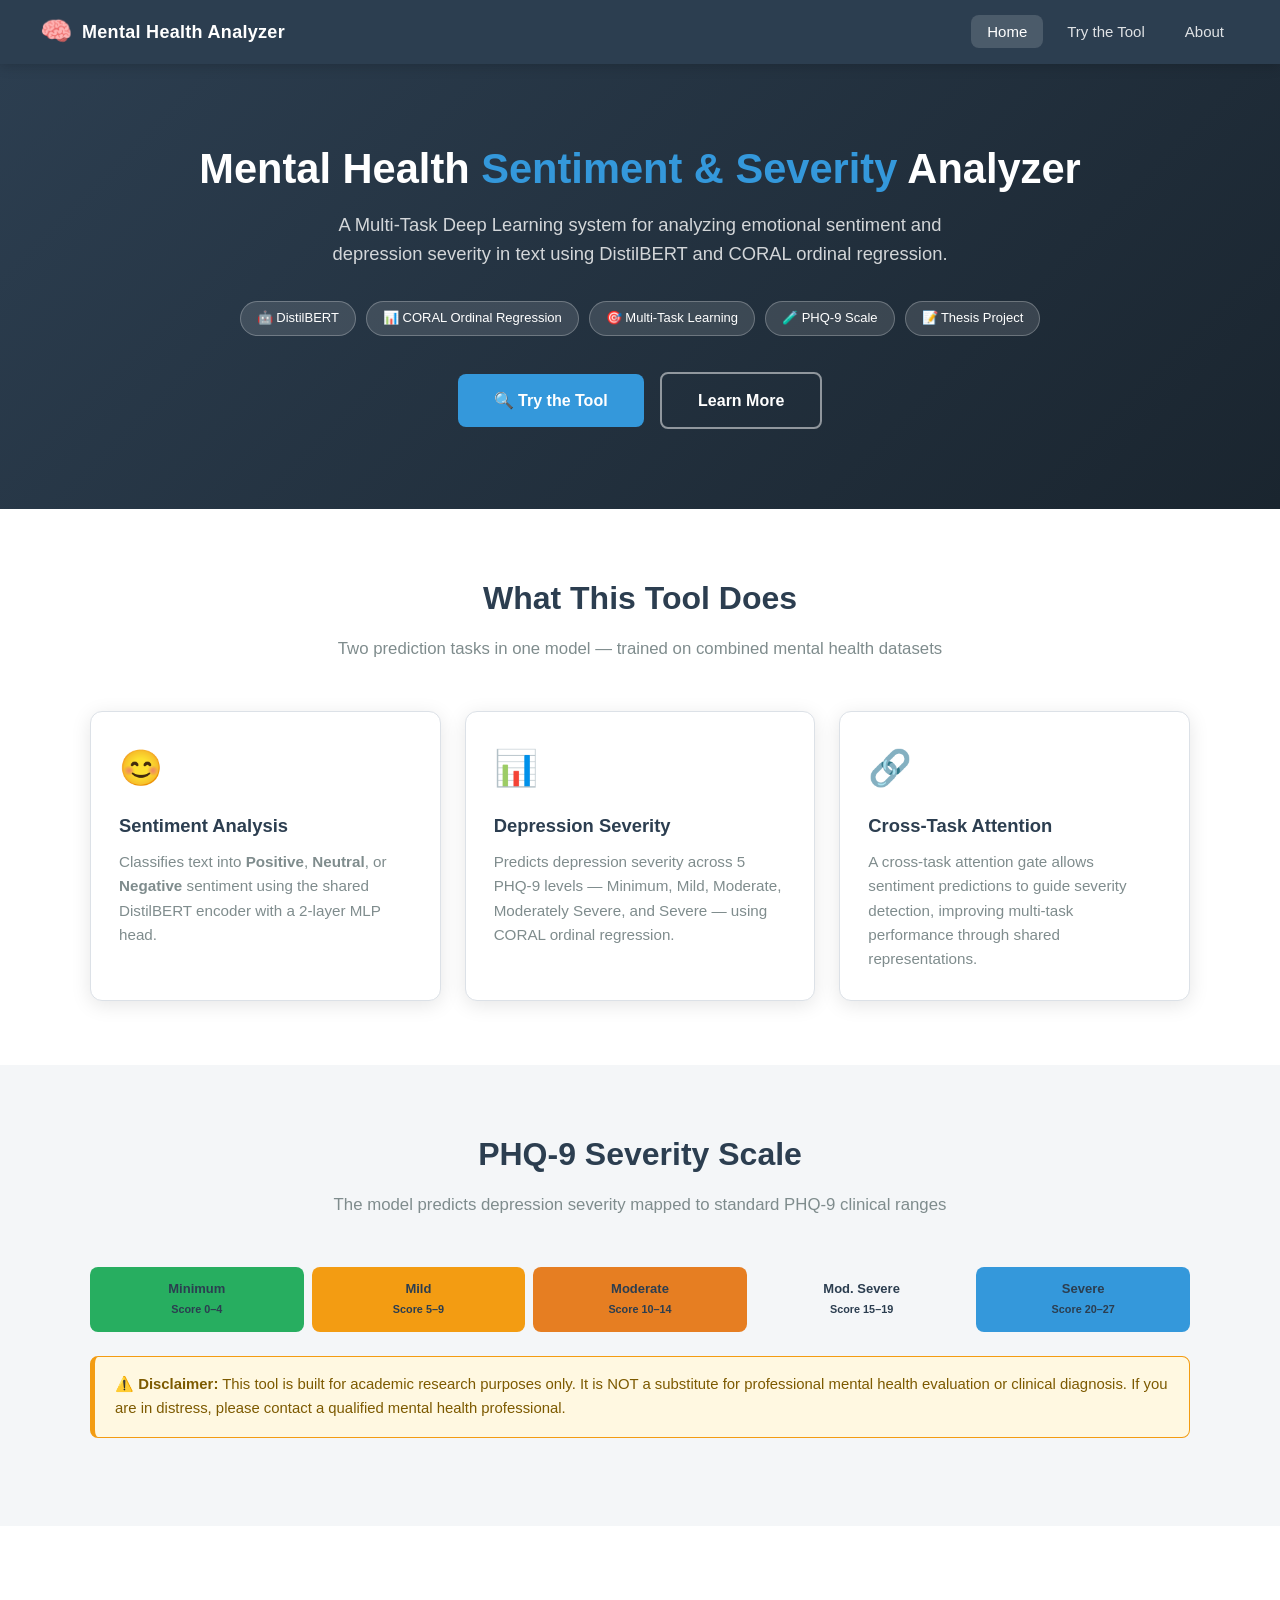
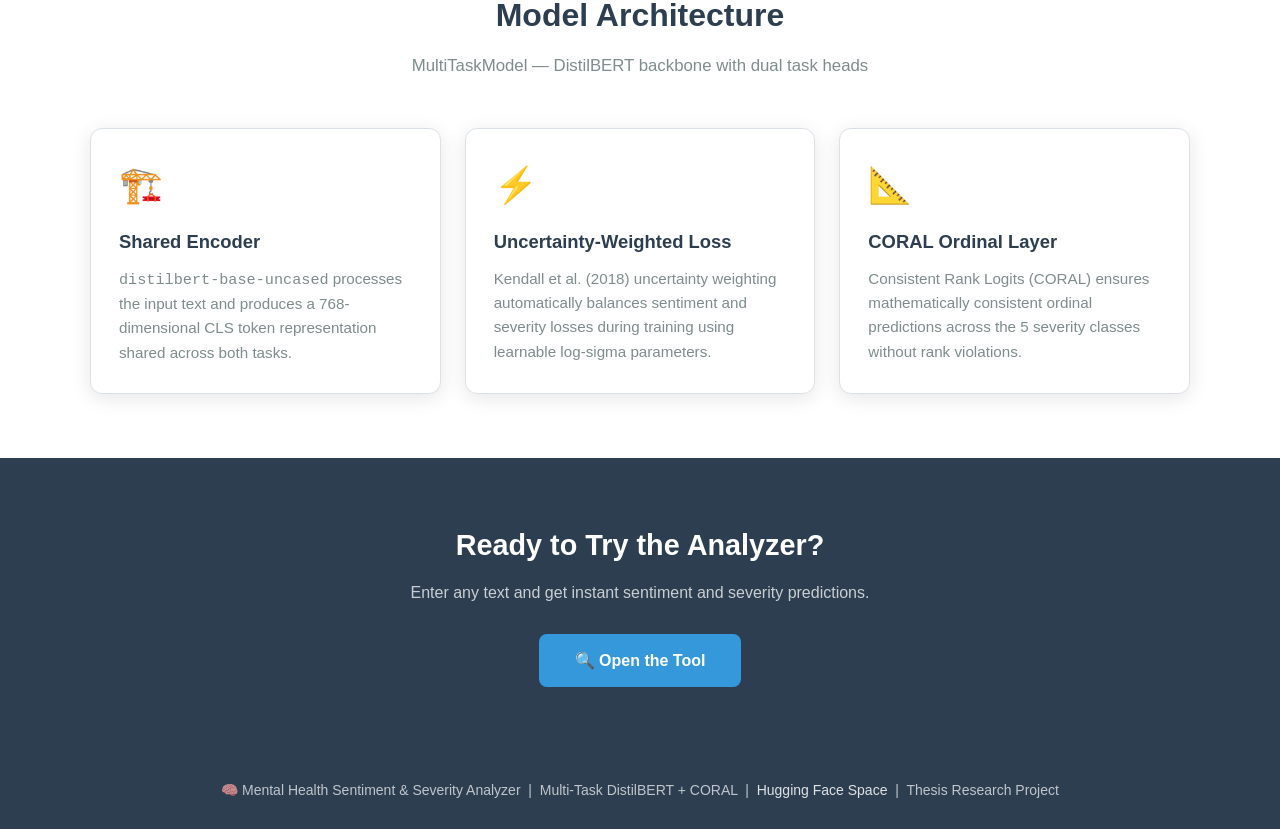
==== index.html @ e68dda96 "Mental Health Thesis Website" ====
<!DOCTYPE html>
<html lang="en">
<head>
    <meta charset="UTF-8">
    <meta name="viewport" content="width=device-width, initial-scale=1.0">
    <title>Mental Health Analyzer — Home</title>
    <link rel="stylesheet" href="css/style.css">
</head>
<body>

<!-- ── NAVBAR ──────────────────────────────────────────────── -->
<nav class="navbar">
    <a href="index.html" class="navbar-brand">
        <span class="brand-icon">🧠</span>
        <span class="brand-text">Mental Health Analyzer</span>
    </a>
    <ul class="navbar-links">
        <li><a href="index.html" class="active">Home</a></li>
        <li><a href="tool.html">Try the Tool</a></li>
        <li><a href="about.html">About</a></li>
    </ul>
</nav>

<!-- ── HERO ────────────────────────────────────────────────── -->
<section class="hero">
    <h1>Mental Health <span>Sentiment & Severity</span> Analyzer</h1>
    <p>
        A Multi-Task Deep Learning system for analyzing emotional sentiment
        and depression severity in text using DistilBERT and CORAL ordinal regression.
    </p>

    <div class="hero-badges">
        <span class="badge">🤖 DistilBERT</span>
        <span class="badge">📊 CORAL Ordinal Regression</span>
        <span class="badge">🎯 Multi-Task Learning</span>
        <span class="badge">🧪 PHQ-9 Scale</span>
        <span class="badge">📝 Thesis Project</span>
    </div>

    <a href="tool.html" class="btn-primary">🔍 Try the Tool</a>
    <a href="about.html" class="btn-secondary">Learn More</a>
</section>

<!-- ── WHAT IT DOES ─────────────────────────────────────────── -->
<section class="section" style="background: var(--white);">
    <div class="container">
        <h2 class="section-title">What This Tool Does</h2>
        <p class="section-subtitle">
            Two prediction tasks in one model — trained on combined mental health datasets
        </p>

        <div class="cards-grid">
            <div class="card">
                <div class="card-icon">😊</div>
                <h3>Sentiment Analysis</h3>
                <p>
                    Classifies text into <strong>Positive</strong>,
                    <strong>Neutral</strong>, or <strong>Negative</strong>
                    sentiment using the shared DistilBERT encoder with a
                    2-layer MLP head.
                </p>
            </div>

            <div class="card">
                <div class="card-icon">📊</div>
                <h3>Depression Severity</h3>
                <p>
                    Predicts depression severity across 5 PHQ-9 levels —
                    Minimum, Mild, Moderate, Moderately Severe, and Severe —
                    using CORAL ordinal regression.
                </p>
            </div>

            <div class="card">
                <div class="card-icon">🔗</div>
                <h3>Cross-Task Attention</h3>
                <p>
                    A cross-task attention gate allows sentiment predictions
                    to guide severity detection, improving multi-task
                    performance through shared representations.
                </p>
            </div>
        </div>
    </div>
</section>

<!-- ── PHQ-9 SCALE ──────────────────────────────────────────── -->
<section class="section">
    <div class="container">
        <h2 class="section-title">PHQ-9 Severity Scale</h2>
        <p class="section-subtitle">
            The model predicts depression severity mapped to standard PHQ-9 clinical ranges
        </p>

        <div class="severity-scale">
            <div class="severity-item minimum">Minimum<br><small>Score 0–4</small></div>
            <div class="severity-item mild">Mild<br><small>Score 5–9</small></div>
            <div class="severity-item moderate">Moderate<br><small>Score 10–14</small></div>
            <div class="severity-item mod-severe">Mod. Severe<br><small>Score 15–19</small></div>
            <div class="severity-item severe">Severe<br><small>Score 20–27</small></div>
        </div>

        <div class="disclaimer">
            ⚠️ <strong>Disclaimer:</strong> This tool is built for academic research purposes only.
            It is NOT a substitute for professional mental health evaluation or clinical diagnosis.
            If you are in distress, please contact a qualified mental health professional.
        </div>
    </div>
</section>

<!-- ── MODEL ARCHITECTURE ───────────────────────────────────── -->
<section class="section" style="background: var(--white);">
    <div class="container">
        <h2 class="section-title">Model Architecture</h2>
        <p class="section-subtitle">MultiTaskModel — DistilBERT backbone with dual task heads</p>

        <div class="cards-grid">
            <div class="card">
                <div class="card-icon">🏗️</div>
                <h3>Shared Encoder</h3>
                <p>
                    <code>distilbert-base-uncased</code> processes the input text
                    and produces a 768-dimensional CLS token representation
                    shared across both tasks.
                </p>
            </div>

            <div class="card">
                <div class="card-icon">⚡</div>
                <h3>Uncertainty-Weighted Loss</h3>
                <p>
                    Kendall et al. (2018) uncertainty weighting automatically
                    balances sentiment and severity losses during training
                    using learnable log-sigma parameters.
                </p>
            </div>

            <div class="card">
                <div class="card-icon">📐</div>
                <h3>CORAL Ordinal Layer</h3>
                <p>
                    Consistent Rank Logits (CORAL) ensures mathematically
                    consistent ordinal predictions across the 5 severity
                    classes without rank violations.
                </p>
            </div>
        </div>
    </div>
</section>

<!-- ── CTA ──────────────────────────────────────────────────── -->
<section class="section" style="background: var(--primary); text-align: center;">
    <h2 style="color: white; font-size: 1.8rem; margin-bottom: 12px;">
        Ready to Try the Analyzer?
    </h2>
    <p style="color: rgba(255,255,255,0.75); margin-bottom: 28px; font-size: 1rem;">
        Enter any text and get instant sentiment and severity predictions.
    </p>
    <a href="tool.html" class="btn-primary">🔍 Open the Tool</a>
</section>

<!-- ── FOOTER ───────────────────────────────────────────────── -->
<footer class="footer">
    <p>
        🧠 Mental Health Sentiment &amp; Severity Analyzer &nbsp;|&nbsp;
        Multi-Task DistilBERT + CORAL &nbsp;|&nbsp;
        <a href="https://huggingface.co/spaces/AnkitSheoran/mental-health-analyzer"
           target="_blank">Hugging Face Space</a>
        &nbsp;|&nbsp; Thesis Research Project
    </p>
</footer>

<script src="js/main.js"></script>
</body>
</html>
---- css/style.css ----
/* css/style.css
   Complete stylesheet for Mental Health Thesis Website
   No variable name changes
*/

/* ── RESET & BASE ──────────────────────────────────────────── */
* {
    margin: 0;
    padding: 0;
    box-sizing: border-box;
}

:root {
    --primary:       #2c3e50;
    --primary-light: #34495e;
    --accent:        #3498db;
    --accent-dark:   #2980b9;
    --positive:      #27ae60;
    --neutral:       #2980b9;
    --negative:      #c0392b;
    --minimum:       #27ae60;
    --mild:          #f39c12;
    --moderate:      #e67e22;
    --mod-severe:    #c0392b;
    --severe:        #6c3483;
    --white:         #ffffff;
    --light-bg:      #f4f6f8;
    --card-bg:       #ffffff;
    --text-dark:     #2c3e50;
    --text-muted:    #7f8c8d;
    --border:        #dce1e7;
    --shadow:        0 4px 20px rgba(0,0,0,0.10);
    --shadow-hover:  0 8px 30px rgba(0,0,0,0.15);
    --radius:        12px;
    --radius-sm:     8px;
    --font-main:     'Segoe UI', Arial, sans-serif;
}

body {
    font-family:      var(--font-main);
    background-color: var(--light-bg);
    color:            var(--text-dark);
    line-height:      1.6;
}

/* ── NAVBAR ────────────────────────────────────────────────── */
.navbar {
    background:      var(--primary);
    padding:         0 40px;
    display:         flex;
    align-items:     center;
    justify-content: space-between;
    height:          64px;
    position:        sticky;
    top:             0;
    z-index:         1000;
    box-shadow:      0 2px 12px rgba(0,0,0,0.18);
}

.navbar-brand {
    display:     flex;
    align-items: center;
    gap:         10px;
    text-decoration: none;
}

.navbar-brand .brand-icon {
    font-size: 26px;
}

.navbar-brand .brand-text {
    color:       var(--white);
    font-size:   18px;
    font-weight: 700;
    letter-spacing: 0.3px;
}

.navbar-links {
    display:     flex;
    align-items: center;
    gap:         8px;
    list-style:  none;
}

.navbar-links a {
    color:           rgba(255,255,255,0.85);
    text-decoration: none;
    font-size:       15px;
    padding:         8px 16px;
    border-radius:   var(--radius-sm);
    transition:      background 0.2s, color 0.2s;
}

.navbar-links a:hover,
.navbar-links a.active {
    background: rgba(255,255,255,0.15);
    color:      var(--white);
}

/* ── HERO SECTION ──────────────────────────────────────────── */
.hero {
    background:  linear-gradient(135deg, var(--primary) 0%, #1a252f 100%);
    color:       var(--white);
    padding:     80px 40px;
    text-align:  center;
}

.hero h1 {
    font-size:     2.6rem;
    font-weight:   800;
    margin-bottom: 16px;
    line-height:   1.2;
}

.hero h1 span {
    color: #3498db;
}

.hero p {
    font-size:     1.15rem;
    color:         rgba(255,255,255,0.80);
    max-width:     640px;
    margin:        0 auto 32px;
}

.hero-badges {
    display:         flex;
    justify-content: center;
    flex-wrap:       wrap;
    gap:             10px;
    margin-bottom:   36px;
}

.badge {
    background:    rgba(255,255,255,0.12);
    border:        1px solid rgba(255,255,255,0.25);
    color:         var(--white);
    padding:       6px 16px;
    border-radius: 20px;
    font-size:     13px;
    font-weight:   500;
}

.btn-primary {
    background:      var(--accent);
    color:           var(--white);
    padding:         14px 36px;
    border-radius:   var(--radius-sm);
    text-decoration: none;
    font-size:       16px;
    font-weight:     600;
    display:         inline-block;
    transition:      background 0.2s, transform 0.2s;
    border:          none;
    cursor:          pointer;
}

.btn-primary:hover {
    background:  var(--accent-dark);
    transform:   translateY(-2px);
}

.btn-secondary {
    background:      transparent;
    color:           var(--white);
    padding:         14px 36px;
    border-radius:   var(--radius-sm);
    text-decoration: none;
    font-size:       16px;
    font-weight:     600;
    display:         inline-block;
    border:          2px solid rgba(255,255,255,0.50);
    transition:      border-color 0.2s, background 0.2s;
    margin-left:     12px;
}

.btn-secondary:hover {
    border-color: var(--white);
    background:   rgba(255,255,255,0.08);
}

/* ── SECTION LAYOUT ────────────────────────────────────────── */
.section {
    padding: 64px 40px;
}

.section-title {
    text-align:    center;
    font-size:     2rem;
    font-weight:   700;
    margin-bottom: 12px;
    color:         var(--primary);
}

.section-subtitle {
    text-align:    center;
    color:         var(--text-muted);
    font-size:     1.05rem;
    margin-bottom: 48px;
}

.container {
    max-width: 1100px;
    margin:    0 auto;
}

/* ── CARDS ─────────────────────────────────────────────────── */
.cards-grid {
    display:               grid;
    grid-template-columns: repeat(auto-fit, minmax(280px, 1fr));
    gap:                   24px;
}

.card {
    background:    var(--card-bg);
    border-radius: var(--radius);
    padding:       28px;
    box-shadow:    var(--shadow);
    transition:    box-shadow 0.2s, transform 0.2s;
    border:        1px solid var(--border);
}

.card:hover {
    box-shadow: var(--shadow-hover);
    transform:  translateY(-3px);
}

.card-icon {
    font-size:     2.2rem;
    margin-bottom: 14px;
}

.card h3 {
    font-size:     1.15rem;
    font-weight:   700;
    margin-bottom: 10px;
    color:         var(--primary);
}

.card p {
    color:     var(--text-muted);
    font-size: 0.95rem;
}

/* ── SEVERITY SCALE BAR ────────────────────────────────────── */
.severity-scale {
    display:               grid;
    grid-template-columns: repeat(5, 1fr);
    gap:                   8px;
    margin:                24px 0;
}

.severity-item {
    padding:       12px 8px;
    border-radius: var(--radius-sm);
    text-align:    center;
    font-size:     13px;
    font-weight:   600;
    color:         var(--black);
}

.severity-item.minimum       { background: var(--minimum); }
.severity-item.mild          { background: var(--mild); }
.severity-item.moderate      { background: var(--moderate); }
.severity-item.moderate_severe    { background: var(--moderate_severe); }
.severity-item.severe        { background: var(--accent); }

/* ── TOOL PAGE — IFRAME ────────────────────────────────────── */
.tool-header {
    background:  linear-gradient(135deg, var(--primary) 0%, #1a252f 100%);
    color:       var(--white);
    padding:     40px;
    text-align:  center;
}

.tool-header h1 {
    font-size:     2rem;
    font-weight:   700;
    margin-bottom: 10px;
}

.tool-header p {
    color:   rgba(255,255,255,0.80);
    font-size: 1rem;
}

.iframe-wrapper {
    background:    var(--card-bg);
    border-radius: var(--radius);
    box-shadow:    var(--shadow);
    overflow:      hidden;
    margin:        32px auto;
    max-width:     1100px;
    border:        1px solid var(--border);
}

.iframe-wrapper iframe {
    width:   100%;
    height:  850px;
    border:  none;
    display: block;
}

.iframe-loading {
    text-align:  center;
    padding:     40px;
    color:       var(--text-muted);
    font-size:   1rem;
}

/* ── ABOUT PAGE ────────────────────────────────────────────── */
.about-hero {
    background:  linear-gradient(135deg, var(--primary) 0%, #1a252f 100%);
    color:       var(--white);
    padding:     60px 40px;
    text-align:  center;
}

.about-hero h1 {
    font-size:     2.2rem;
    font-weight:   700;
    margin-bottom: 12px;
}

.about-hero p {
    color:     rgba(255,255,255,0.80);
    font-size: 1.05rem;
    max-width: 600px;
    margin:    0 auto;
}

.about-content {
    max-width: 820px;
    margin:    0 auto;
    padding:   48px 24px;
}

.about-content h2 {
    font-size:     1.5rem;
    font-weight:   700;
    color:         var(--primary);
    margin:        36px 0 14px;
    border-left:   4px solid var(--accent);
    padding-left:  14px;
}

.about-content p,
.about-content li {
    color:         var(--text-muted);
    font-size:     0.98rem;
    margin-bottom: 10px;
    line-height:   1.75;
}

.about-content ul {
    padding-left: 22px;
}

.model-table {
    width:           100%;
    border-collapse: collapse;
    margin:          16px 0;
    font-size:       0.93rem;
}

.model-table th {
    background:  var(--primary);
    color:       var(--white);
    padding:     10px 14px;
    text-align:  left;
}

.model-table td {
    padding:       10px 14px;
    border-bottom: 1px solid var(--border);
    color:         var(--text-muted);
}

.model-table tr:hover td {
    background: var(--light-bg);
}

/* ── DISCLAIMER BOX ────────────────────────────────────────── */
.disclaimer {
    background:    #fff8e1;
    border:        1px solid #f39c12;
    border-left:   5px solid #f39c12;
    border-radius: var(--radius-sm);
    padding:       16px 20px;
    margin:        24px 0;
    font-size:     0.93rem;
    color:         #7d5a00;
}

/* ── FOOTER ────────────────────────────────────────────────── */
.footer {
    background:  var(--primary);
    color:       rgba(255,255,255,0.70);
    text-align:  center;
    padding:     28px 40px;
    font-size:   14px;
}

.footer a {
    color:           rgba(255,255,255,0.85);
    text-decoration: none;
}

.footer a:hover {
    text-decoration: underline;
}

/* ── RESPONSIVE ────────────────────────────────────────────── */
@media (max-width: 768px) {
    .navbar          { padding: 0 16px; }
    .navbar-links    { gap: 4px; }
    .navbar-links a  { font-size: 13px; padding: 6px 10px; }
    .hero            { padding: 50px 20px; }
    .hero h1         { font-size: 1.8rem; }
    .section         { padding: 40px 20px; }
    .severity-scale  { grid-template-columns: repeat(3, 1fr); }
    .iframe-wrapper iframe { height: 700px; }
    .btn-secondary   { margin-left: 0; margin-top: 10px; }
}
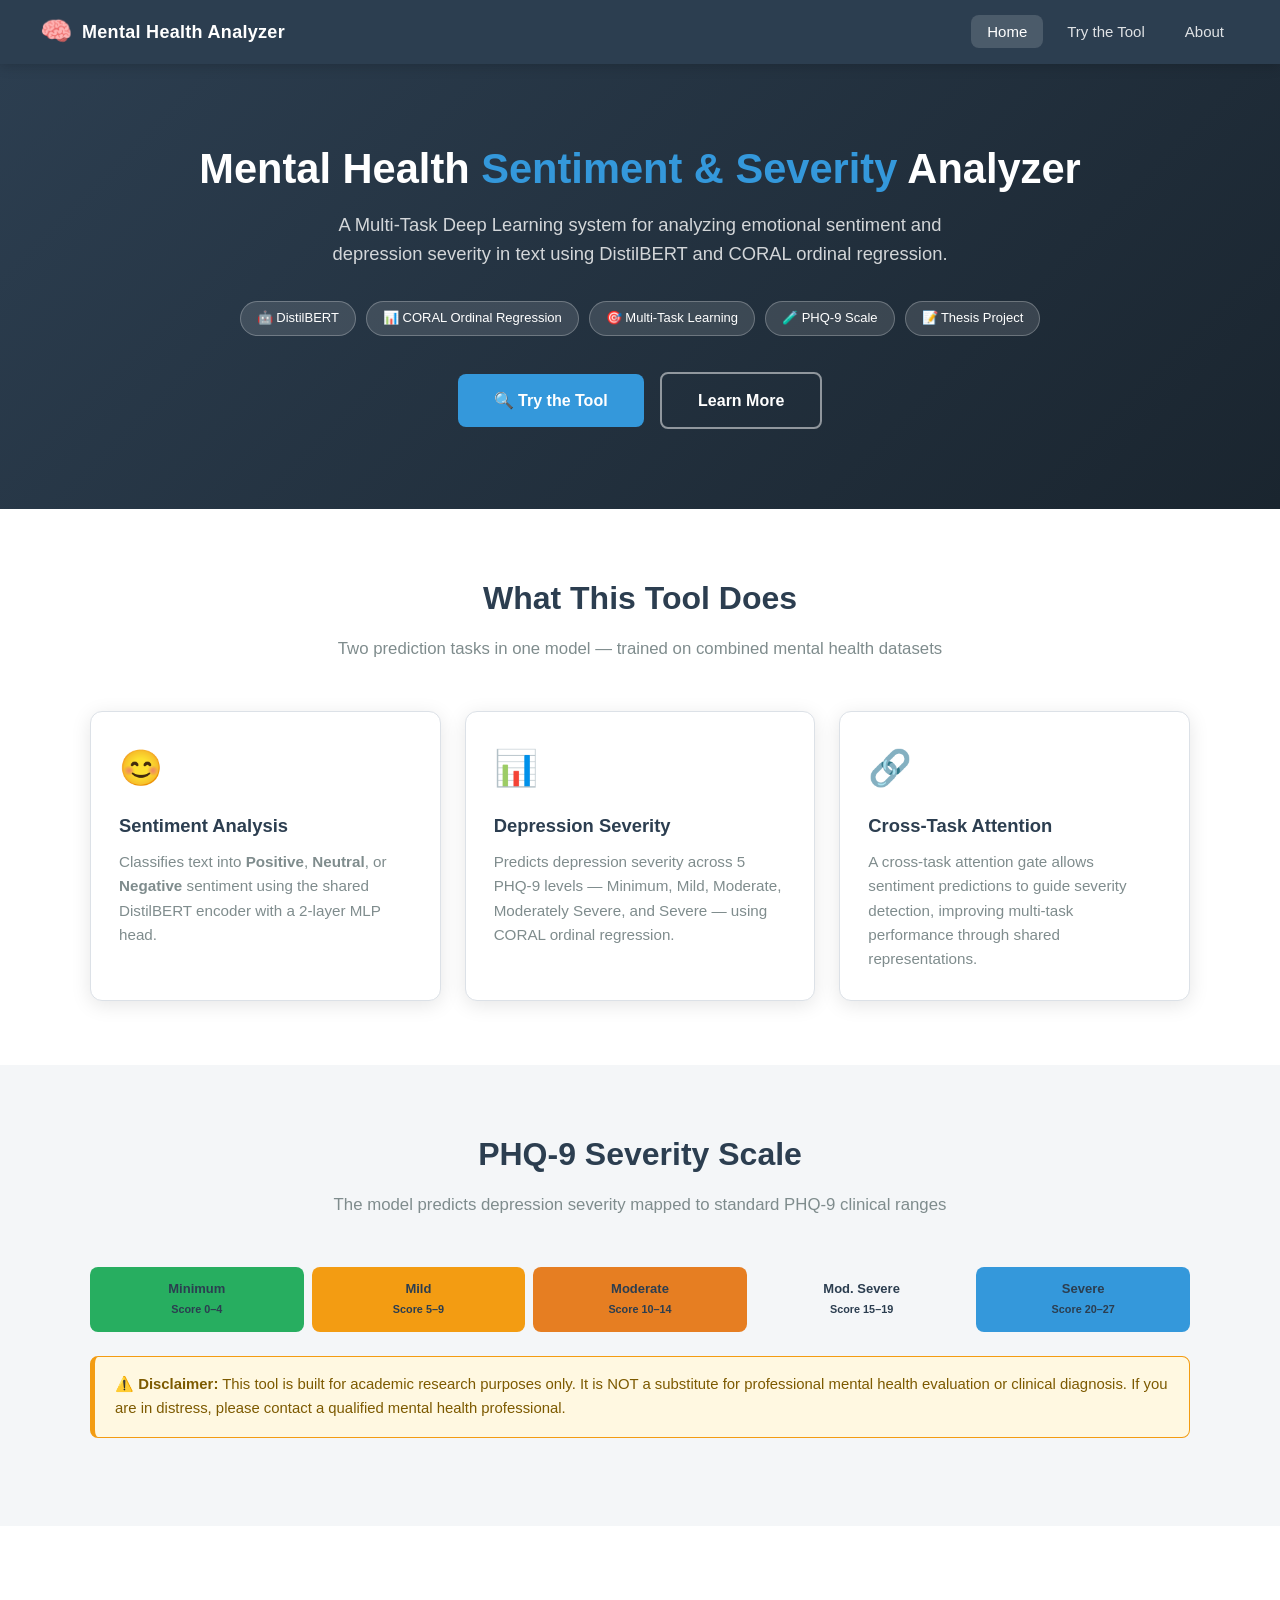
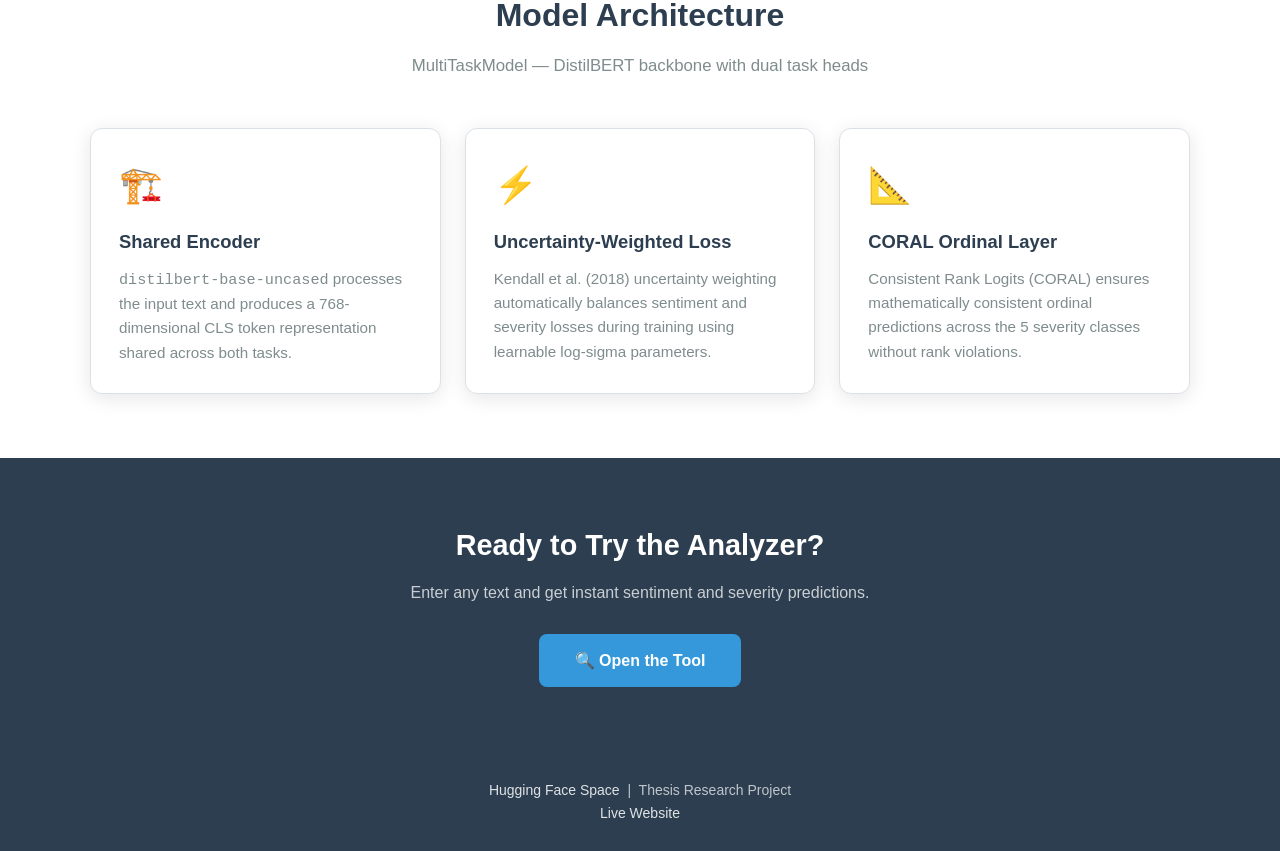
==== commit ae707ca3: "Update website links" ====
--- a/index.html
+++ b/index.html
@@ -162,14 +162,12 @@
 <!-- ── FOOTER ───────────────────────────────────────────────── -->
 <footer class="footer">
     <p>
-        🧠 Mental Health Sentiment &amp; Severity Analyzer &nbsp;|&nbsp;
-        Multi-Task DistilBERT + CORAL &nbsp;|&nbsp;
         <a href="https://huggingface.co/spaces/AnkitSheoran/mental-health-analyzer"
            target="_blank">Hugging Face Space</a>
         &nbsp;|&nbsp; Thesis Research Project
     </p>
-</footer>
-
-<script src="js/main.js"></script>
-</body>
-</html>+    <p>
+        <a href="https://ankitsheoran100.github.io/mental-health-website"
+           target="_blank">Live Website</a>
+    </p>
+</footer>
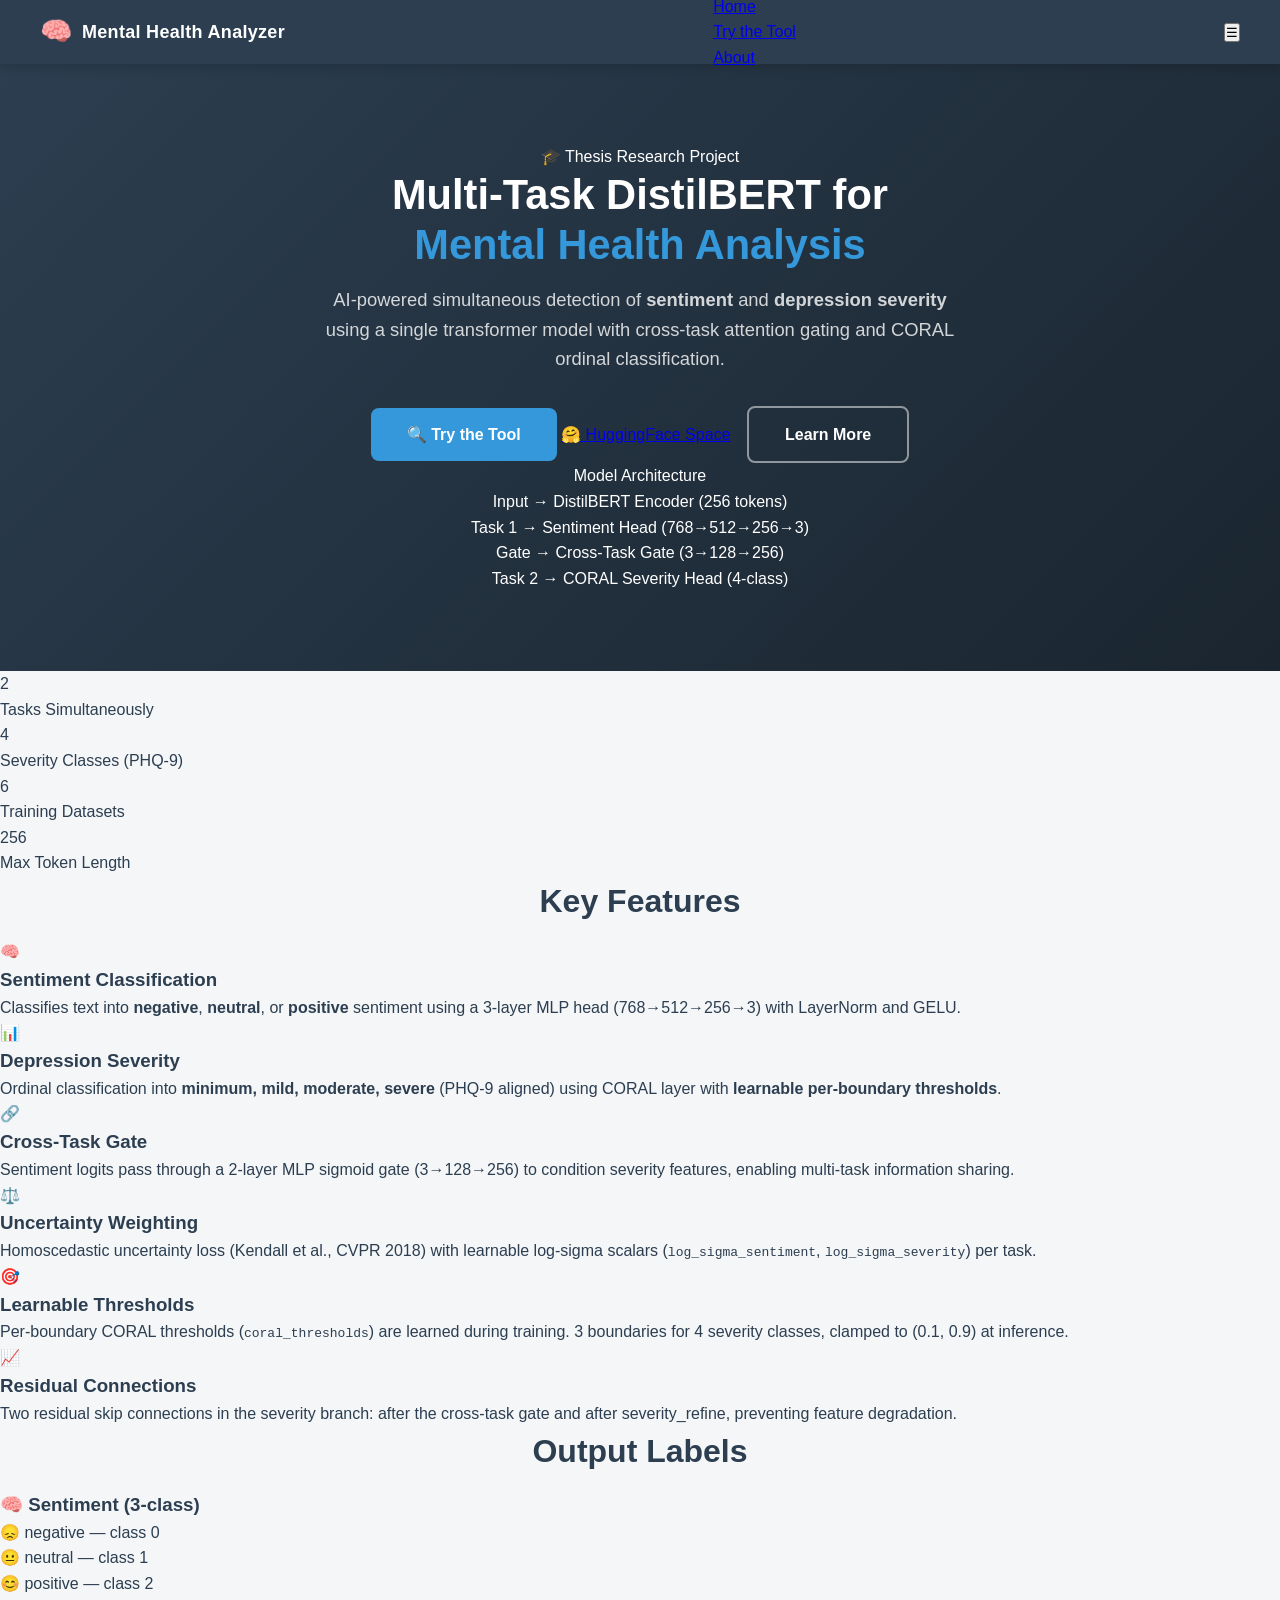
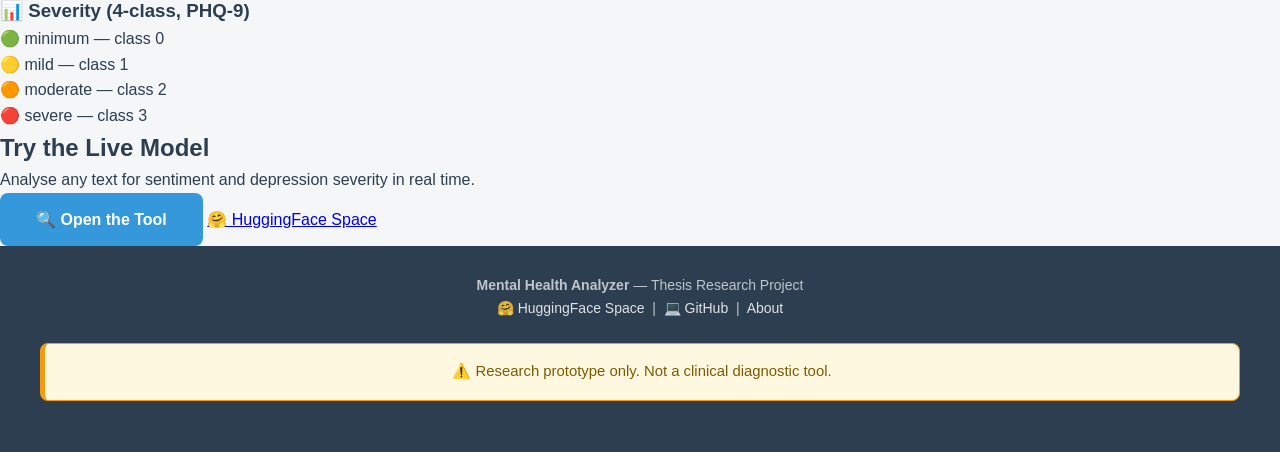
==== commit e91607f9: "Update index.html" ====
--- a/index.html
+++ b/index.html
@@ -8,166 +8,184 @@
 </head>
 <body>
 
-<!-- ── NAVBAR ──────────────────────────────────────────────── -->
+<!-- ── NAVBAR ──────────────────────────────────────────────────── -->
 <nav class="navbar">
     <a href="index.html" class="navbar-brand">
         <span class="brand-icon">🧠</span>
         <span class="brand-text">Mental Health Analyzer</span>
     </a>
-    <ul class="navbar-links">
+    <ul class="nav-links" id="navLinks">
         <li><a href="index.html" class="active">Home</a></li>
         <li><a href="tool.html">Try the Tool</a></li>
         <li><a href="about.html">About</a></li>
     </ul>
+    <button class="nav-toggle" onclick="toggleNav()">☰</button>
 </nav>
 
-<!-- ── HERO ────────────────────────────────────────────────── -->
+<!-- ── HERO ────────────────────────────────────────────────────── -->
 <section class="hero">
-    <h1>Mental Health <span>Sentiment & Severity</span> Analyzer</h1>
-    <p>
-        A Multi-Task Deep Learning system for analyzing emotional sentiment
-        and depression severity in text using DistilBERT and CORAL ordinal regression.
-    </p>
-
-    <div class="hero-badges">
-        <span class="badge">🤖 DistilBERT</span>
-        <span class="badge">📊 CORAL Ordinal Regression</span>
-        <span class="badge">🎯 Multi-Task Learning</span>
-        <span class="badge">🧪 PHQ-9 Scale</span>
-        <span class="badge">📝 Thesis Project</span>
+    <div class="hero-content">
+        <div class="hero-badge">🎓 Thesis Research Project</div>
+        <h1 class="hero-title">
+            Multi-Task DistilBERT for<br>
+            <span class="highlight">Mental Health Analysis</span>
+        </h1>
+        <p class="hero-subtitle">
+            AI-powered simultaneous detection of <strong>sentiment</strong> and
+            <strong>depression severity</strong> using a single transformer model
+            with cross-task attention gating and CORAL ordinal classification.
+        </p>
+        <div class="hero-buttons">
+            <a href="tool.html" class="btn btn-primary">🔍 Try the Tool</a>
+            <a href="https://huggingface.co/spaces/AnkitSheoran/mental-health-analyzer"
+               target="_blank" class="btn btn-hf">🤗 HuggingFace Space</a>
+            <a href="about.html" class="btn btn-secondary">Learn More</a>
+        </div>
     </div>
-
-    <a href="tool.html" class="btn-primary">🔍 Try the Tool</a>
-    <a href="about.html" class="btn-secondary">Learn More</a>
-</section>
-
-<!-- ── WHAT IT DOES ─────────────────────────────────────────── -->
-<section class="section" style="background: var(--white);">
-    <div class="container">
-        <h2 class="section-title">What This Tool Does</h2>
-        <p class="section-subtitle">
-            Two prediction tasks in one model — trained on combined mental health datasets
-        </p>
-
-        <div class="cards-grid">
-            <div class="card">
-                <div class="card-icon">😊</div>
-                <h3>Sentiment Analysis</h3>
-                <p>
-                    Classifies text into <strong>Positive</strong>,
-                    <strong>Neutral</strong>, or <strong>Negative</strong>
-                    sentiment using the shared DistilBERT encoder with a
-                    2-layer MLP head.
-                </p>
+    <div class="hero-visual">
+        <div class="model-card">
+            <div class="model-card-header">Model Architecture</div>
+            <div class="arch-row">
+                <span class="arch-label">Input</span>
+                <span class="arch-arrow">→</span>
+                <span class="arch-box">DistilBERT Encoder (256 tokens)</span>
             </div>
-
-            <div class="card">
-                <div class="card-icon">📊</div>
-                <h3>Depression Severity</h3>
-                <p>
-                    Predicts depression severity across 5 PHQ-9 levels —
-                    Minimum, Mild, Moderate, Moderately Severe, and Severe —
-                    using CORAL ordinal regression.
-                </p>
+            <div class="arch-row">
+                <span class="arch-label">Task 1</span>
+                <span class="arch-arrow">→</span>
+                <span class="arch-box sentiment-box">Sentiment Head (768→512→256→3)</span>
             </div>
-
-            <div class="card">
-                <div class="card-icon">🔗</div>
-                <h3>Cross-Task Attention</h3>
-                <p>
-                    A cross-task attention gate allows sentiment predictions
-                    to guide severity detection, improving multi-task
-                    performance through shared representations.
-                </p>
+            <div class="arch-row">
+                <span class="arch-label">Gate</span>
+                <span class="arch-arrow">→</span>
+                <span class="arch-box gate-box">Cross-Task Gate (3→128→256)</span>
+            </div>
+            <div class="arch-row">
+                <span class="arch-label">Task 2</span>
+                <span class="arch-arrow">→</span>
+                <span class="arch-box severity-box">CORAL Severity Head (4-class)</span>
             </div>
         </div>
     </div>
 </section>
 
-<!-- ── PHQ-9 SCALE ──────────────────────────────────────────── -->
-<section class="section">
-    <div class="container">
-        <h2 class="section-title">PHQ-9 Severity Scale</h2>
-        <p class="section-subtitle">
-            The model predicts depression severity mapped to standard PHQ-9 clinical ranges
-        </p>
-
-        <div class="severity-scale">
-            <div class="severity-item minimum">Minimum<br><small>Score 0–4</small></div>
-            <div class="severity-item mild">Mild<br><small>Score 5–9</small></div>
-            <div class="severity-item moderate">Moderate<br><small>Score 10–14</small></div>
-            <div class="severity-item mod-severe">Mod. Severe<br><small>Score 15–19</small></div>
-            <div class="severity-item severe">Severe<br><small>Score 20–27</small></div>
+<!-- ── STATS ────────────────────────────────────────────────────── -->
+<section class="stats-section">
+    <div class="stats-grid">
+        <div class="stat-card">
+            <div class="stat-number">2</div>
+            <div class="stat-label">Tasks Simultaneously</div>
         </div>
-
-        <div class="disclaimer">
-            ⚠️ <strong>Disclaimer:</strong> This tool is built for academic research purposes only.
-            It is NOT a substitute for professional mental health evaluation or clinical diagnosis.
-            If you are in distress, please contact a qualified mental health professional.
+        <div class="stat-card">
+            <div class="stat-number">4</div>
+            <div class="stat-label">Severity Classes (PHQ-9)</div>
+        </div>
+        <div class="stat-card">
+            <div class="stat-number">6</div>
+            <div class="stat-label">Training Datasets</div>
+        </div>
+        <div class="stat-card">
+            <div class="stat-number">256</div>
+            <div class="stat-label">Max Token Length</div>
         </div>
     </div>
 </section>
 
-<!-- ── MODEL ARCHITECTURE ───────────────────────────────────── -->
-<section class="section" style="background: var(--white);">
-    <div class="container">
-        <h2 class="section-title">Model Architecture</h2>
-        <p class="section-subtitle">MultiTaskModel — DistilBERT backbone with dual task heads</p>
-
-        <div class="cards-grid">
-            <div class="card">
-                <div class="card-icon">🏗️</div>
-                <h3>Shared Encoder</h3>
-                <p>
-                    <code>distilbert-base-uncased</code> processes the input text
-                    and produces a 768-dimensional CLS token representation
-                    shared across both tasks.
-                </p>
-            </div>
-
-            <div class="card">
-                <div class="card-icon">⚡</div>
-                <h3>Uncertainty-Weighted Loss</h3>
-                <p>
-                    Kendall et al. (2018) uncertainty weighting automatically
-                    balances sentiment and severity losses during training
-                    using learnable log-sigma parameters.
-                </p>
-            </div>
-
-            <div class="card">
-                <div class="card-icon">📐</div>
-                <h3>CORAL Ordinal Layer</h3>
-                <p>
-                    Consistent Rank Logits (CORAL) ensures mathematically
-                    consistent ordinal predictions across the 5 severity
-                    classes without rank violations.
-                </p>
-            </div>
+<!-- ── FEATURES ─────────────────────────────────────────────────── -->
+<section class="features-section">
+    <h2 class="section-title">Key Features</h2>
+    <div class="features-grid">
+        <div class="feature-card">
+            <div class="feature-icon">🧠</div>
+            <h3>Sentiment Classification</h3>
+            <p>Classifies text into <strong>negative</strong>, <strong>neutral</strong>,
+            or <strong>positive</strong> sentiment using a 3-layer MLP head
+            (768→512→256→3) with LayerNorm and GELU.</p>
+        </div>
+        <div class="feature-card">
+            <div class="feature-icon">📊</div>
+            <h3>Depression Severity</h3>
+            <p>Ordinal classification into <strong>minimum, mild, moderate, severe</strong>
+            (PHQ-9 aligned) using CORAL layer with <strong>learnable per-boundary thresholds</strong>.</p>
+        </div>
+        <div class="feature-card">
+            <div class="feature-icon">🔗</div>
+            <h3>Cross-Task Gate</h3>
+            <p>Sentiment logits pass through a 2-layer MLP sigmoid gate (3→128→256)
+            to condition severity features, enabling multi-task information sharing.</p>
+        </div>
+        <div class="feature-card">
+            <div class="feature-icon">⚖️</div>
+            <h3>Uncertainty Weighting</h3>
+            <p>Homoscedastic uncertainty loss (Kendall et al., CVPR 2018) with
+            learnable log-sigma scalars (<code>log_sigma_sentiment</code>,
+            <code>log_sigma_severity</code>) per task.</p>
+        </div>
+        <div class="feature-card">
+            <div class="feature-icon">🎯</div>
+            <h3>Learnable Thresholds</h3>
+            <p>Per-boundary CORAL thresholds (<code>coral_thresholds</code>) are
+            learned during training. 3 boundaries for 4 severity classes,
+            clamped to (0.1, 0.9) at inference.</p>
+        </div>
+        <div class="feature-card">
+            <div class="feature-icon">📈</div>
+            <h3>Residual Connections</h3>
+            <p>Two residual skip connections in the severity branch:
+            after the cross-task gate and after severity_refine,
+            preventing feature degradation.</p>
         </div>
     </div>
 </section>
 
-<!-- ── CTA ──────────────────────────────────────────────────── -->
-<section class="section" style="background: var(--primary); text-align: center;">
-    <h2 style="color: white; font-size: 1.8rem; margin-bottom: 12px;">
-        Ready to Try the Analyzer?
-    </h2>
-    <p style="color: rgba(255,255,255,0.75); margin-bottom: 28px; font-size: 1rem;">
-        Enter any text and get instant sentiment and severity predictions.
-    </p>
-    <a href="tool.html" class="btn-primary">🔍 Open the Tool</a>
+<!-- ── LABELS ────────────────────────────────────────────────────── -->
+<section class="labels-section">
+    <h2 class="section-title">Output Labels</h2>
+    <div class="labels-grid">
+        <div class="labels-card">
+            <h3>🧠 Sentiment (3-class)</h3>
+            <div class="label-item negative">😞 negative — class 0</div>
+            <div class="label-item neutral">😐 neutral — class 1</div>
+            <div class="label-item positive">😊 positive — class 2</div>
+        </div>
+        <div class="labels-card">
+            <h3>📊 Severity (4-class, PHQ-9)</h3>
+            <div class="label-item minimum">🟢 minimum — class 0</div>
+            <div class="label-item mild">🟡 mild — class 1</div>
+            <div class="label-item moderate">🟠 moderate — class 2</div>
+            <div class="label-item severe">🔴 severe — class 3</div>
+        </div>
+    </div>
 </section>
 
-<!-- ── FOOTER ───────────────────────────────────────────────── -->
+<!-- ── CTA ──────────────────────────────────────────────────────── -->
+<section class="cta-section">
+    <h2>Try the Live Model</h2>
+    <p>Analyse any text for sentiment and depression severity in real time.</p>
+    <div class="cta-buttons">
+        <a href="tool.html" class="btn btn-primary btn-large">🔍 Open the Tool</a>
+        <a href="https://huggingface.co/spaces/AnkitSheoran/mental-health-analyzer"
+           target="_blank" class="btn btn-hf btn-large">🤗 HuggingFace Space</a>
+    </div>
+</section>
+
+<!-- ── FOOTER ────────────────────────────────────────────────────── -->
 <footer class="footer">
-    <p>
-        <a href="https://huggingface.co/spaces/AnkitSheoran/mental-health-analyzer"
-           target="_blank">Hugging Face Space</a>
-        &nbsp;|&nbsp; Thesis Research Project
-    </p>
-    <p>
-        <a href="https://ankitsheoran100.github.io/mental-health-website"
-           target="_blank">Live Website</a>
-    </p>
-</footer>+    <div class="footer-content">
+        <p><strong>Mental Health Analyzer</strong> — Thesis Research Project</p>
+        <p>
+            <a href="https://huggingface.co/spaces/AnkitSheoran/mental-health-analyzer"
+               target="_blank">🤗 HuggingFace Space</a>
+            &nbsp;|&nbsp;
+            <a href="https://github.com/ankitsheoran100/mental-health-website"
+               target="_blank">💻 GitHub</a>
+            &nbsp;|&nbsp;
+            <a href="about.html">About</a>
+        </p>
+        <p class="disclaimer">⚠️ Research prototype only. Not a clinical diagnostic tool.</p>
+    </div>
+</footer>
+
+<script src="js/main.js"></script>
+</body>
+</html>
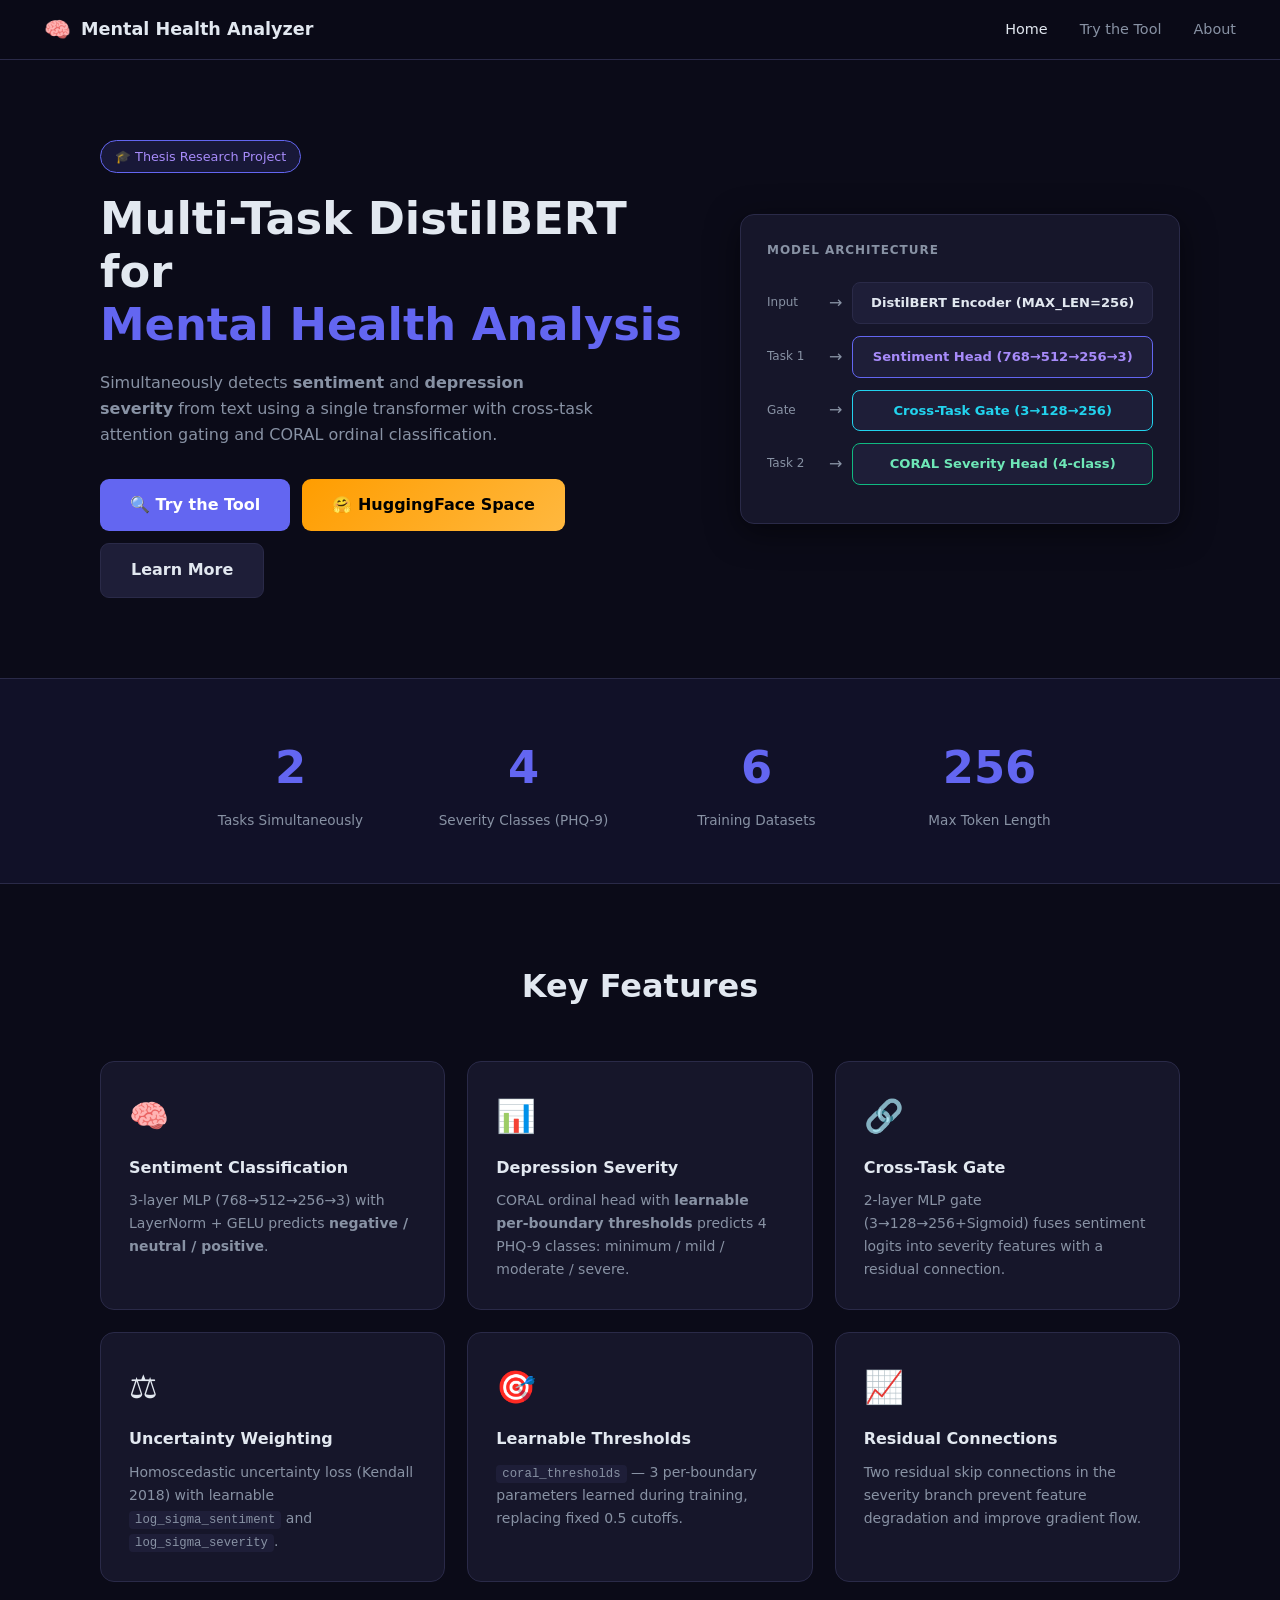
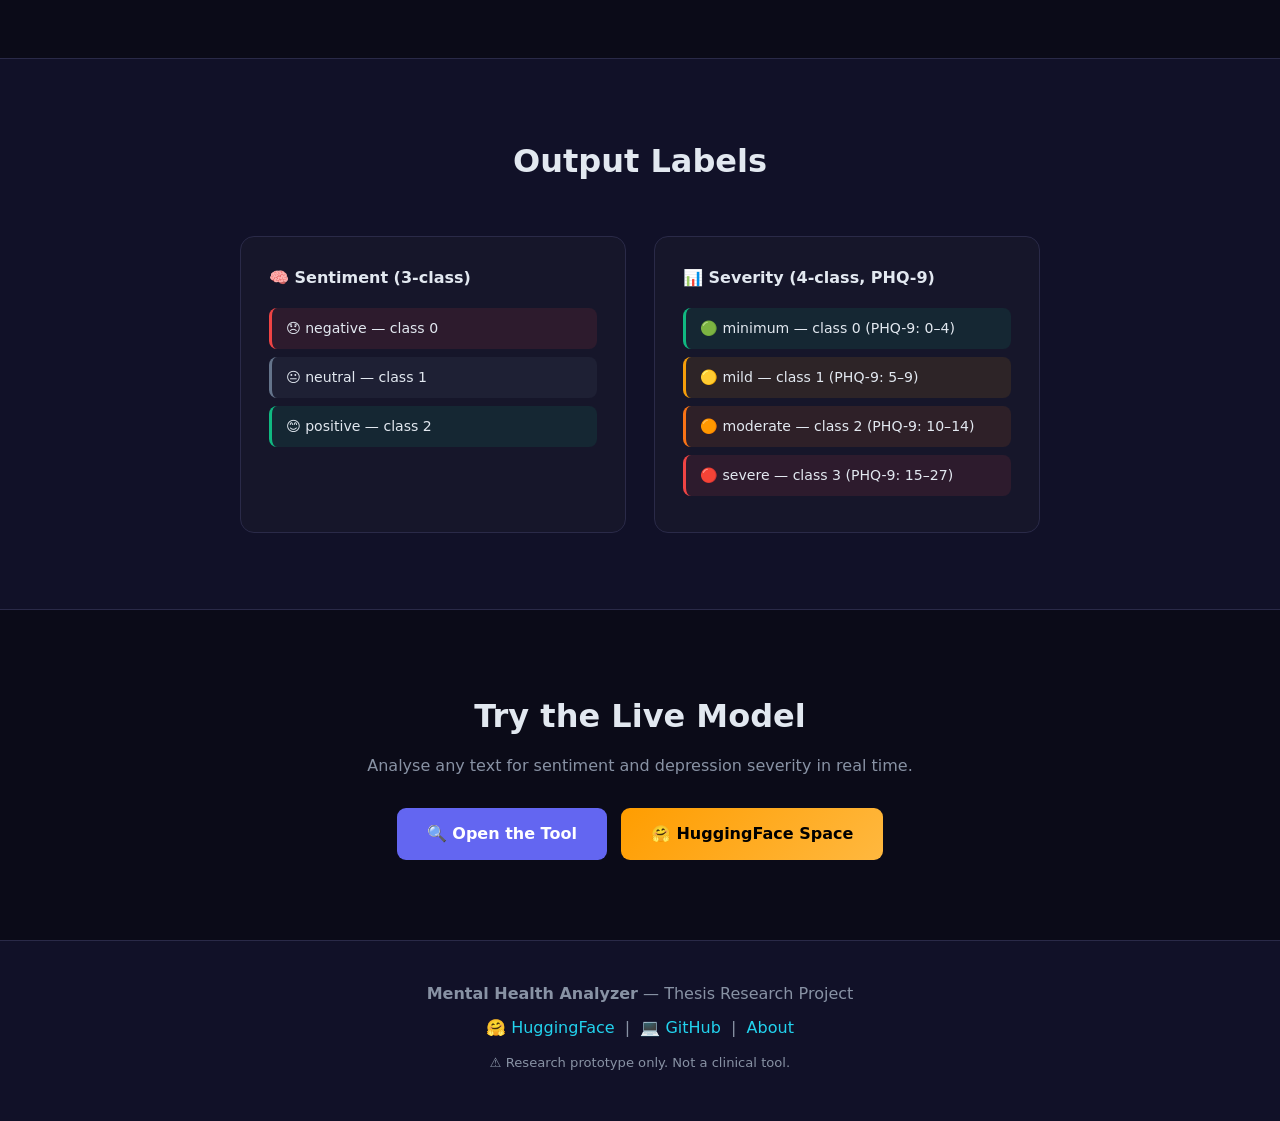
==== commit 78c485b3: "Update index.html" ====
--- a/index.html
+++ b/index.html
@@ -8,7 +8,6 @@
 </head>
 <body>
 
-<!-- ── NAVBAR ──────────────────────────────────────────────────── -->
 <nav class="navbar">
     <a href="index.html" class="navbar-brand">
         <span class="brand-icon">🧠</span>
@@ -22,7 +21,7 @@
     <button class="nav-toggle" onclick="toggleNav()">☰</button>
 </nav>
 
-<!-- ── HERO ────────────────────────────────────────────────────── -->
+<!-- HERO -->
 <section class="hero">
     <div class="hero-content">
         <div class="hero-badge">🎓 Thesis Research Project</div>
@@ -30,46 +29,46 @@
             Multi-Task DistilBERT for<br>
             <span class="highlight">Mental Health Analysis</span>
         </h1>
-        <p class="hero-subtitle">
-            AI-powered simultaneous detection of <strong>sentiment</strong> and
-            <strong>depression severity</strong> using a single transformer model
-            with cross-task attention gating and CORAL ordinal classification.
+        <p class="hero-sub">
+            Simultaneously detects <strong>sentiment</strong> and
+            <strong>depression severity</strong> from text using a single
+            transformer with cross-task attention gating and CORAL ordinal classification.
         </p>
-        <div class="hero-buttons">
-            <a href="tool.html" class="btn btn-primary">🔍 Try the Tool</a>
+        <div class="hero-btns">
+            <a href="tool.html" class="btn btn-primary btn-lg">🔍 Try the Tool</a>
             <a href="https://huggingface.co/spaces/AnkitSheoran/mental-health-analyzer"
-               target="_blank" class="btn btn-hf">🤗 HuggingFace Space</a>
-            <a href="about.html" class="btn btn-secondary">Learn More</a>
+               target="_blank" class="btn btn-hf btn-lg">🤗 HuggingFace Space</a>
+            <a href="about.html" class="btn btn-secondary btn-lg">Learn More</a>
         </div>
     </div>
     <div class="hero-visual">
         <div class="model-card">
-            <div class="model-card-header">Model Architecture</div>
+            <div class="model-card-hdr">Model Architecture</div>
             <div class="arch-row">
-                <span class="arch-label">Input</span>
-                <span class="arch-arrow">→</span>
-                <span class="arch-box">DistilBERT Encoder (256 tokens)</span>
+                <span class="arch-lbl">Input</span>
+                <span class="arch-arr">→</span>
+                <span class="arch-box">DistilBERT Encoder (MAX_LEN=256)</span>
             </div>
             <div class="arch-row">
-                <span class="arch-label">Task 1</span>
-                <span class="arch-arrow">→</span>
-                <span class="arch-box sentiment-box">Sentiment Head (768→512→256→3)</span>
+                <span class="arch-lbl">Task 1</span>
+                <span class="arch-arr">→</span>
+                <span class="arch-box box-sent">Sentiment Head (768→512→256→3)</span>
             </div>
             <div class="arch-row">
-                <span class="arch-label">Gate</span>
-                <span class="arch-arrow">→</span>
-                <span class="arch-box gate-box">Cross-Task Gate (3→128→256)</span>
+                <span class="arch-lbl">Gate</span>
+                <span class="arch-arr">→</span>
+                <span class="arch-box box-gate">Cross-Task Gate (3→128→256)</span>
             </div>
             <div class="arch-row">
-                <span class="arch-label">Task 2</span>
-                <span class="arch-arrow">→</span>
-                <span class="arch-box severity-box">CORAL Severity Head (4-class)</span>
+                <span class="arch-lbl">Task 2</span>
+                <span class="arch-arr">→</span>
+                <span class="arch-box box-sev">CORAL Severity Head (4-class)</span>
             </div>
         </div>
     </div>
 </section>
 
-<!-- ── STATS ────────────────────────────────────────────────────── -->
+<!-- STATS -->
 <section class="stats-section">
     <div class="stats-grid">
         <div class="stat-card">
@@ -91,54 +90,50 @@
     </div>
 </section>
 
-<!-- ── FEATURES ─────────────────────────────────────────────────── -->
+<!-- FEATURES -->
 <section class="features-section">
     <h2 class="section-title">Key Features</h2>
     <div class="features-grid">
         <div class="feature-card">
-            <div class="feature-icon">🧠</div>
+            <div class="fi">🧠</div>
             <h3>Sentiment Classification</h3>
-            <p>Classifies text into <strong>negative</strong>, <strong>neutral</strong>,
-            or <strong>positive</strong> sentiment using a 3-layer MLP head
-            (768→512→256→3) with LayerNorm and GELU.</p>
+            <p>3-layer MLP (768→512→256→3) with LayerNorm + GELU predicts
+            <strong>negative / neutral / positive</strong>.</p>
         </div>
         <div class="feature-card">
-            <div class="feature-icon">📊</div>
+            <div class="fi">📊</div>
             <h3>Depression Severity</h3>
-            <p>Ordinal classification into <strong>minimum, mild, moderate, severe</strong>
-            (PHQ-9 aligned) using CORAL layer with <strong>learnable per-boundary thresholds</strong>.</p>
+            <p>CORAL ordinal head with <strong>learnable per-boundary thresholds</strong>
+            predicts 4 PHQ-9 classes: minimum / mild / moderate / severe.</p>
         </div>
         <div class="feature-card">
-            <div class="feature-icon">🔗</div>
+            <div class="fi">🔗</div>
             <h3>Cross-Task Gate</h3>
-            <p>Sentiment logits pass through a 2-layer MLP sigmoid gate (3→128→256)
-            to condition severity features, enabling multi-task information sharing.</p>
+            <p>2-layer MLP gate (3→128→256+Sigmoid) fuses sentiment logits
+            into severity features with a residual connection.</p>
         </div>
         <div class="feature-card">
-            <div class="feature-icon">⚖️</div>
+            <div class="fi">⚖️</div>
             <h3>Uncertainty Weighting</h3>
-            <p>Homoscedastic uncertainty loss (Kendall et al., CVPR 2018) with
-            learnable log-sigma scalars (<code>log_sigma_sentiment</code>,
-            <code>log_sigma_severity</code>) per task.</p>
+            <p>Homoscedastic uncertainty loss (Kendall 2018) with learnable
+            <code>log_sigma_sentiment</code> and <code>log_sigma_severity</code>.</p>
         </div>
         <div class="feature-card">
-            <div class="feature-icon">🎯</div>
+            <div class="fi">🎯</div>
             <h3>Learnable Thresholds</h3>
-            <p>Per-boundary CORAL thresholds (<code>coral_thresholds</code>) are
-            learned during training. 3 boundaries for 4 severity classes,
-            clamped to (0.1, 0.9) at inference.</p>
+            <p><code>coral_thresholds</code> — 3 per-boundary parameters learned
+            during training, replacing fixed 0.5 cutoffs.</p>
         </div>
         <div class="feature-card">
-            <div class="feature-icon">📈</div>
+            <div class="fi">📈</div>
             <h3>Residual Connections</h3>
-            <p>Two residual skip connections in the severity branch:
-            after the cross-task gate and after severity_refine,
-            preventing feature degradation.</p>
+            <p>Two residual skip connections in the severity branch prevent
+            feature degradation and improve gradient flow.</p>
         </div>
     </div>
 </section>
 
-<!-- ── LABELS ────────────────────────────────────────────────────── -->
+<!-- LABELS -->
 <section class="labels-section">
     <h2 class="section-title">Output Labels</h2>
     <div class="labels-grid">
@@ -150,39 +145,36 @@
         </div>
         <div class="labels-card">
             <h3>📊 Severity (4-class, PHQ-9)</h3>
-            <div class="label-item minimum">🟢 minimum — class 0</div>
-            <div class="label-item mild">🟡 mild — class 1</div>
-            <div class="label-item moderate">🟠 moderate — class 2</div>
-            <div class="label-item severe">🔴 severe — class 3</div>
+            <div class="label-item minimum">🟢 minimum — class 0 (PHQ-9: 0–4)</div>
+            <div class="label-item mild">🟡 mild — class 1 (PHQ-9: 5–9)</div>
+            <div class="label-item moderate">🟠 moderate — class 2 (PHQ-9: 10–14)</div>
+            <div class="label-item severe">🔴 severe — class 3 (PHQ-9: 15–27)</div>
         </div>
     </div>
 </section>
 
-<!-- ── CTA ──────────────────────────────────────────────────────── -->
+<!-- CTA -->
 <section class="cta-section">
     <h2>Try the Live Model</h2>
     <p>Analyse any text for sentiment and depression severity in real time.</p>
-    <div class="cta-buttons">
-        <a href="tool.html" class="btn btn-primary btn-large">🔍 Open the Tool</a>
+    <div class="cta-btns">
+        <a href="tool.html" class="btn btn-primary btn-lg">🔍 Open the Tool</a>
         <a href="https://huggingface.co/spaces/AnkitSheoran/mental-health-analyzer"
-           target="_blank" class="btn btn-hf btn-large">🤗 HuggingFace Space</a>
+           target="_blank" class="btn btn-hf btn-lg">🤗 HuggingFace Space</a>
     </div>
 </section>
 
-<!-- ── FOOTER ────────────────────────────────────────────────────── -->
 <footer class="footer">
     <div class="footer-content">
         <p><strong>Mental Health Analyzer</strong> — Thesis Research Project</p>
         <p>
-            <a href="https://huggingface.co/spaces/AnkitSheoran/mental-health-analyzer"
-               target="_blank">🤗 HuggingFace Space</a>
+            <a href="https://huggingface.co/spaces/AnkitSheoran/mental-health-analyzer" target="_blank">🤗 HuggingFace</a>
             &nbsp;|&nbsp;
-            <a href="https://github.com/ankitsheoran100/mental-health-website"
-               target="_blank">💻 GitHub</a>
+            <a href="https://github.com/ankitsheoran100/mental-health-website" target="_blank">💻 GitHub</a>
             &nbsp;|&nbsp;
             <a href="about.html">About</a>
         </p>
-        <p class="disclaimer">⚠️ Research prototype only. Not a clinical diagnostic tool.</p>
+        <p class="disclaimer">⚠️ Research prototype only. Not a clinical tool.</p>
     </div>
 </footer>
 
--- a/css/style.css
+++ b/css/style.css
@@ -1,424 +1,297 @@
- /* css/style.css
-   Complete stylesheet for Mental Health Thesis Website
-   No variable name changes
-*/
-
-/* ── RESET & BASE ──────────────────────────────────────────── */
-* {
-    margin: 0;
-    padding: 0;
-    box-sizing: border-box;
-}
+/* =====================================================================
+   style.css — Mental Health Analyzer
+ 
+   ===================================================================== */
 
 :root {
-    --primary:       #2c3e50;
-    --primary-light: #34495e;
-    --accent:        #3498db;
-    --accent-dark:   #2980b9;
-    --positive:      #27ae60;
-    --neutral:       #2980b9;
-    --negative:      #c0392b;
-    --minimum:       #27ae60;
-    --mild:          #f39c12;
-    --moderate:      #e67e22;
-    --mod-severe:    #c0392b;
-    --severe:        #6c3483;
-    --white:         #ffffff;
-    --light-bg:      #f4f6f8;
-    --card-bg:       #ffffff;
-    --text-dark:     #2c3e50;
-    --text-muted:    #7f8c8d;
-    --border:        #dce1e7;
-    --shadow:        0 4px 20px rgba(0,0,0,0.10);
-    --shadow-hover:  0 8px 30px rgba(0,0,0,0.15);
-    --radius:        12px;
-    --radius-sm:     8px;
-    --font-main:     'Segoe UI', Arial, sans-serif;
-}
-
-body {
-    font-family:      var(--font-main);
-    background-color: var(--light-bg);
-    color:            var(--text-dark);
-    line-height:      1.6;
-}
-
-/* ── NAVBAR ────────────────────────────────────────────────── */
+    --primary   : #6366f1;
+    --primary-d : #4338ca;
+    --accent    : #22d3ee;
+    --success   : #10b981;
+    --warn      : #f59e0b;
+    --orange    : #f97316;
+    --danger    : #ef4444;
+    --purple    : #a78bfa;
+    --bg        : #0b0b18;
+    --bg2       : #111128;
+    --card      : #16162a;
+    --card2     : #1e1e38;
+    --border    : #2a2a48;
+    --text      : #e2e8f0;
+    --muted     : #8892a4;
+    --radius    : 14px;
+    --shadow    : 0 8px 32px rgba(0,0,0,0.5);
+    --font      : 'Segoe UI', system-ui, sans-serif;
+}
+
+*, *::before, *::after { box-sizing: border-box; margin: 0; padding: 0; }
+html { scroll-behavior: smooth; }
+body { font-family: var(--font); background: var(--bg); color: var(--text); line-height: 1.65; }
+a { color: var(--accent); text-decoration: none; }
+a:hover { text-decoration: underline; }
+code { background: var(--card2); padding: 2px 6px; border-radius: 4px; font-size: 0.88em; }
+
+/* ── NAVBAR ──────────────────────────────────────────────────────── */
 .navbar {
-    background:      var(--primary);
-    padding:         0 40px;
-    display:         flex;
-    align-items:     center;
-    justify-content: space-between;
-    height:          64px;
-    position:        sticky;
-    top:             0;
-    z-index:         1000;
-    box-shadow:      0 2px 12px rgba(0,0,0,0.18);
-}
-
+    position: sticky; top: 0; z-index: 200;
+    display: flex; align-items: center; justify-content: space-between;
+    padding: 0 44px; height: 60px;
+    background: rgba(11,11,24,0.97);
+    backdrop-filter: blur(12px);
+    border-bottom: 1px solid var(--border);
+}
 .navbar-brand {
-    display:     flex;
-    align-items: center;
-    gap:         10px;
-    text-decoration: none;
-}
-
-.navbar-brand .brand-icon {
-    font-size: 26px;
-}
-
-.navbar-brand .brand-text {
-    color:       var(--white);
-    font-size:   18px;
-    font-weight: 700;
-    letter-spacing: 0.3px;
-}
-
-.navbar-links {
-    display:     flex;
-    align-items: center;
-    gap:         8px;
-    list-style:  none;
-}
-
-.navbar-links a {
-    color:           rgba(255,255,255,0.85);
-    text-decoration: none;
-    font-size:       15px;
-    padding:         8px 16px;
-    border-radius:   var(--radius-sm);
-    transition:      background 0.2s, color 0.2s;
-}
-
-.navbar-links a:hover,
-.navbar-links a.active {
-    background: rgba(255,255,255,0.15);
-    color:      var(--white);
-}
-
-/* ── HERO SECTION ──────────────────────────────────────────── */
+    display: flex; align-items: center; gap: 10px;
+    font-size: 1.1rem; font-weight: 700; color: var(--text);
+}
+.brand-icon { font-size: 1.35rem; }
+.nav-links  { display: flex; list-style: none; gap: 32px; }
+.nav-links a {
+    color: var(--muted); font-size: 0.9rem; font-weight: 500;
+    transition: color 0.2s;
+}
+.nav-links a:hover,
+.nav-links a.active { color: var(--text); text-decoration: none; }
+.nav-toggle { display: none; background: none; border: none; color: var(--text); font-size: 1.4rem; cursor: pointer; }
+.nav-links.open {
+    display: flex; flex-direction: column;
+    position: absolute; top: 60px; left: 0; right: 0;
+    background: var(--card); border-bottom: 1px solid var(--border);
+    padding: 20px 44px; gap: 18px; z-index: 199;
+}
+
+/* ── BUTTONS ─────────────────────────────────────────────────────── */
+.btn {
+    display: inline-flex; align-items: center; gap: 8px;
+    padding: 10px 22px; border-radius: 9px;
+    font-weight: 600; font-size: 0.9rem;
+    border: none; cursor: pointer;
+    text-decoration: none; transition: all 0.2s;
+}
+.btn-primary   { background: var(--primary); color: #fff; }
+.btn-primary:hover   { background: var(--primary-d); color: #fff; text-decoration: none; }
+.btn-secondary { background: var(--card2); color: var(--text); border: 1px solid var(--border); }
+.btn-secondary:hover { background: var(--border); color: var(--text); text-decoration: none; }
+.btn-hf   { background: linear-gradient(135deg,#ff9d00,#ffb83f); color: #000; font-weight: 700; }
+.btn-hf:hover { opacity: 0.9; color: #000; text-decoration: none; }
+.btn-lg   { padding: 13px 30px; font-size: 1rem; }
+
+/* ── HERO ────────────────────────────────────────────────────────── */
 .hero {
-    background:  linear-gradient(135deg, var(--primary) 0%, #1a252f 100%);
-    color:       var(--white);
-    padding:     80px 40px;
-    text-align:  center;
-}
-
-.hero h1 {
-    font-size:     2.6rem;
-    font-weight:   800;
-    margin-bottom: 16px;
-    line-height:   1.2;
-}
-
-.hero h1 span {
-    color: #3498db;
-}
-
-.hero p {
-    font-size:     1.15rem;
-    color:         rgba(255,255,255,0.80);
-    max-width:     640px;
-    margin:        0 auto 32px;
-}
-
-.hero-badges {
-    display:         flex;
-    justify-content: center;
-    flex-wrap:       wrap;
-    gap:             10px;
-    margin-bottom:   36px;
-}
-
-.badge {
-    background:    rgba(255,255,255,0.12);
-    border:        1px solid rgba(255,255,255,0.25);
-    color:         var(--white);
-    padding:       6px 16px;
-    border-radius: 20px;
-    font-size:     13px;
-    font-weight:   500;
-}
-
-.btn-primary {
-    background:      var(--accent);
-    color:           var(--white);
-    padding:         14px 36px;
-    border-radius:   var(--radius-sm);
-    text-decoration: none;
-    font-size:       16px;
-    font-weight:     600;
-    display:         inline-block;
-    transition:      background 0.2s, transform 0.2s;
-    border:          none;
-    cursor:          pointer;
-}
-
-.btn-primary:hover {
-    background:  var(--accent-dark);
-    transform:   translateY(-2px);
-}
-
-.btn-secondary {
-    background:      transparent;
-    color:           var(--white);
-    padding:         14px 36px;
-    border-radius:   var(--radius-sm);
-    text-decoration: none;
-    font-size:       16px;
-    font-weight:     600;
-    display:         inline-block;
-    border:          2px solid rgba(255,255,255,0.50);
-    transition:      border-color 0.2s, background 0.2s;
-    margin-left:     12px;
-}
-
-.btn-secondary:hover {
-    border-color: var(--white);
-    background:   rgba(255,255,255,0.08);
-}
-
-/* ── SECTION LAYOUT ────────────────────────────────────────── */
-.section {
-    padding: 64px 40px;
-}
-
-.section-title {
-    text-align:    center;
-    font-size:     2rem;
-    font-weight:   700;
-    margin-bottom: 12px;
-    color:         var(--primary);
-}
-
-.section-subtitle {
-    text-align:    center;
-    color:         var(--text-muted);
-    font-size:     1.05rem;
-    margin-bottom: 48px;
-}
-
-.container {
-    max-width: 1100px;
-    margin:    0 auto;
-}
-
-/* ── CARDS ─────────────────────────────────────────────────── */
-.cards-grid {
-    display:               grid;
-    grid-template-columns: repeat(auto-fit, minmax(280px, 1fr));
-    gap:                   24px;
-}
-
-.card {
-    background:    var(--card-bg);
-    border-radius: var(--radius);
-    padding:       28px;
-    box-shadow:    var(--shadow);
-    transition:    box-shadow 0.2s, transform 0.2s;
-    border:        1px solid var(--border);
-}
-
-.card:hover {
-    box-shadow: var(--shadow-hover);
-    transform:  translateY(-3px);
-}
-
-.card-icon {
-    font-size:     2.2rem;
-    margin-bottom: 14px;
-}
-
-.card h3 {
-    font-size:     1.15rem;
-    font-weight:   700;
-    margin-bottom: 10px;
-    color:         var(--primary);
-}
-
-.card p {
-    color:     var(--text-muted);
-    font-size: 0.95rem;
-}
-
-/* ── SEVERITY SCALE BAR ────────────────────────────────────── */
-.severity-scale {
-    display:               grid;
-    grid-template-columns: repeat(5, 1fr);
-    gap:                   8px;
-    margin:                24px 0;
-}
-
-.severity-item {
-    padding:       12px 8px;
-    border-radius: var(--radius-sm);
-    text-align:    center;
-    font-size:     13px;
-    font-weight:   600;
-    color:         var(--black);
-}
-
-.severity-item.minimum       { background: var(--minimum); }
-.severity-item.mild          { background: var(--mild); }
-.severity-item.moderate      { background: var(--moderate); }
-.severity-item.moderate_severe    { background: var(--moderate_severe); }
-.severity-item.severe        { background: var(--accent); }
-
-/* ── TOOL PAGE — IFRAME ────────────────────────────────────── */
-.tool-header {
-    background:  linear-gradient(135deg, var(--primary) 0%, #1a252f 100%);
-    color:       var(--white);
-    padding:     40px;
-    text-align:  center;
-}
-
-.tool-header h1 {
-    font-size:     2rem;
-    font-weight:   700;
-    margin-bottom: 10px;
-}
-
-.tool-header p {
-    color:   rgba(255,255,255,0.80);
-    font-size: 1rem;
-}
-
-.iframe-wrapper {
-    background:    var(--card-bg);
-    border-radius: var(--radius);
-    box-shadow:    var(--shadow);
-    overflow:      hidden;
-    margin:        32px auto;
-    max-width:     1100px;
-    border:        1px solid var(--border);
-}
-
-.iframe-wrapper iframe {
-    width:   100%;
-    height:  850px;
-    border:  none;
-    display: block;
-}
-
+    display: flex; align-items: center;
+    justify-content: space-between; gap: 48px;
+    padding: 80px 60px; max-width: 1200px; margin: 0 auto;
+}
+.hero-content { flex: 1; }
+.hero-badge {
+    display: inline-block; margin-bottom: 20px;
+    padding: 5px 14px; border-radius: 100px; font-size: 0.8rem;
+    background: rgba(99,102,241,0.15); border: 1px solid var(--primary);
+    color: var(--purple);
+}
+.hero-title { font-size: 2.8rem; font-weight: 800; line-height: 1.18; margin-bottom: 18px; }
+.highlight  { color: var(--primary); }
+.hero-sub   { font-size: 1rem; color: var(--muted); margin-bottom: 30px; max-width: 500px; }
+.hero-btns  { display: flex; gap: 12px; flex-wrap: wrap; }
+.hero-visual { flex: 1; max-width: 440px; }
+
+.model-card {
+    background: var(--card); border: 1px solid var(--border);
+    border-radius: var(--radius); padding: 26px;
+    box-shadow: var(--shadow);
+}
+.model-card-hdr {
+    font-size: 0.75rem; font-weight: 700; text-transform: uppercase;
+    letter-spacing: 0.08em; color: var(--muted); margin-bottom: 22px;
+}
+.arch-row { display: flex; align-items: center; gap: 10px; margin-bottom: 12px; }
+.arch-lbl { width: 52px; font-size: 0.75rem; color: var(--muted); }
+.arch-arr { color: var(--muted); }
+.arch-box {
+    flex: 1; padding: 9px 14px; border-radius: 8px;
+    font-size: 0.82rem; font-weight: 600; text-align: center;
+    background: var(--card2); border: 1px solid var(--border);
+}
+.box-sent { border-color: var(--primary); color: var(--purple); }
+.box-gate { border-color: var(--accent);  color: var(--accent); }
+.box-sev  { border-color: var(--success); color: #6ee7b7; }
+
+/* ── STATS ───────────────────────────────────────────────────────── */
+.stats-section {
+    background: var(--bg2); padding: 52px 60px;
+    border-top: 1px solid var(--border); border-bottom: 1px solid var(--border);
+}
+.stats-grid {
+    display: grid; grid-template-columns: repeat(4,1fr);
+    gap: 32px; max-width: 900px; margin: 0 auto; text-align: center;
+}
+.stat-number { font-size: 2.8rem; font-weight: 800; color: var(--primary); }
+.stat-label  { font-size: 0.85rem; color: var(--muted); margin-top: 4px; }
+
+/* ── FEATURES ────────────────────────────────────────────────────── */
+.features-section { padding: 76px 60px; max-width: 1200px; margin: 0 auto; }
+.section-title    { font-size: 2rem; font-weight: 700; text-align: center; margin-bottom: 48px; }
+.features-grid    { display: grid; grid-template-columns: repeat(3,1fr); gap: 22px; }
+.feature-card {
+    background: var(--card); border: 1px solid var(--border);
+    border-radius: var(--radius); padding: 28px; transition: border-color 0.2s;
+}
+.feature-card:hover { border-color: var(--primary); }
+.fi   { font-size: 2rem; margin-bottom: 12px; }
+.feature-card h3 { font-size: 1rem; margin-bottom: 8px; }
+.feature-card p  { font-size: 0.875rem; color: var(--muted); }
+
+/* ── LABELS ──────────────────────────────────────────────────────── */
+.labels-section {
+    padding: 76px 60px; background: var(--bg2);
+    border-top: 1px solid var(--border); border-bottom: 1px solid var(--border);
+}
+.labels-grid  { display: grid; grid-template-columns: repeat(2,1fr); gap: 28px; max-width: 800px; margin: 0 auto; }
+.labels-card  { background: var(--card); border: 1px solid var(--border); border-radius: var(--radius); padding: 28px; }
+.labels-card h3 { margin-bottom: 16px; font-size: 1rem; }
+.label-item {
+    padding: 9px 14px; border-radius: 8px; margin-bottom: 8px;
+    font-size: 0.88rem; font-weight: 500;
+}
+.negative  { background: rgba(239,68,68,0.1);   border-left: 3px solid #ef4444; }
+.neutral   { background: rgba(100,116,139,0.1); border-left: 3px solid #64748b; }
+.positive  { background: rgba(16,185,129,0.1);  border-left: 3px solid #10b981; }
+.minimum   { background: rgba(16,185,129,0.1);  border-left: 3px solid #10b981; }
+.mild      { background: rgba(245,158,11,0.1);  border-left: 3px solid #f59e0b; }
+.moderate  { background: rgba(249,115,22,0.1);  border-left: 3px solid #f97316; }
+.severe    { background: rgba(239,68,68,0.1);   border-left: 3px solid #ef4444; }
+
+/* ── CTA ─────────────────────────────────────────────────────────── */
+.cta-section { text-align: center; padding: 80px 60px; }
+.cta-section h2 { font-size: 2rem; margin-bottom: 10px; }
+.cta-section p  { color: var(--muted); margin-bottom: 28px; }
+.cta-btns  { display: flex; gap: 14px; justify-content: center; flex-wrap: wrap; }
+
+/* ── FOOTER ──────────────────────────────────────────────────────── */
+.footer { background: var(--bg2); border-top: 1px solid var(--border); padding: 40px 60px; text-align: center; }
+.footer-content p { margin-bottom: 8px; color: var(--muted); }
+.footer-content a { color: var(--accent); }
+.disclaimer { font-size: 0.82rem; margin-top: 10px; }
+
+/* ── TOOL PAGE ───────────────────────────────────────────────────── */
+.tool-header { text-align: center; padding: 60px 40px 36px; }
+.tool-header h1 { font-size: 2.1rem; margin-bottom: 10px; }
+.tool-header p  { color: var(--muted); max-width: 560px; margin: 0 auto 20px; }
+.disclaimer-box {
+    background: rgba(239,68,68,0.07); border: 1px solid rgba(239,68,68,0.2);
+    border-radius: 8px; padding: 12px 20px; max-width: 680px; margin: 0 auto;
+    font-size: 0.875rem; color: #fca5a5;
+}
+.tool-section { padding: 40px 60px; max-width: 1000px; margin: 0 auto; }
+
+.demo-box {
+    background: var(--card); border: 1px solid var(--border);
+    border-radius: var(--radius); padding: 30px; margin-bottom: 36px;
+}
+.demo-box h2  { font-size: 1.2rem; margin-bottom: 6px; }
+.demo-box textarea {
+    width: 100%; background: var(--card2); border: 1px solid var(--border);
+    border-radius: 8px; color: var(--text);
+    padding: 14px; font-family: var(--font); font-size: 0.95rem; resize: vertical;
+    margin: 12px 0; transition: border-color 0.2s;
+}
+.demo-box textarea:focus { outline: none; border-color: var(--primary); }
+.demo-btns   { display: flex; gap: 10px; margin-bottom: 16px; }
+.example-texts { margin-bottom: 16px; }
+.example-texts strong { font-size: 0.85rem; color: var(--muted); }
+.example-btn {
+    background: var(--card2); border: 1px solid var(--border);
+    border-radius: 6px; color: var(--text);
+    padding: 5px 12px; cursor: pointer; font-size: 0.82rem;
+    margin: 5px 5px 0 0; transition: background 0.2s;
+}
+.example-btn:hover { background: var(--border); }
+
+.demo-result {
+    background: var(--card2); border: 1px solid var(--border);
+    border-radius: 10px; padding: 20px; margin-top: 14px;
+}
+.demo-result h3 { font-size: 1rem; margin-bottom: 14px; }
+.result-grid    { display: grid; grid-template-columns: 1fr 1fr; gap: 14px; margin-bottom: 12px; }
+.result-card    {
+    background: var(--card); border: 1px solid var(--border);
+    border-radius: 10px; padding: 16px; text-align: center;
+}
+.result-label { font-size: 0.8rem; color: var(--muted); margin-bottom: 6px; }
+.result-value { font-size: 1.4rem; font-weight: 800; }
+.result-note  { font-size: 0.82rem; color: var(--muted); }
+
+.hf-embed-section { margin-bottom: 36px; }
+.hf-embed-section h2 { font-size: 1.2rem; margin-bottom: 8px; }
+.iframe-container {
+    margin-top: 20px; border: 1px solid var(--border);
+    border-radius: var(--radius); overflow: hidden; position: relative; min-height: 250px;
+}
 .iframe-loading {
-    text-align:  center;
-    padding:     40px;
-    color:       var(--text-muted);
-    font-size:   1rem;
-}
-
-/* ── ABOUT PAGE ────────────────────────────────────────────── */
-.about-hero {
-    background:  linear-gradient(135deg, var(--primary) 0%, #1a252f 100%);
-    color:       var(--white);
-    padding:     60px 40px;
-    text-align:  center;
-}
-
-.about-hero h1 {
-    font-size:     2.2rem;
-    font-weight:   700;
-    margin-bottom: 12px;
-}
-
-.about-hero p {
-    color:     rgba(255,255,255,0.80);
-    font-size: 1.05rem;
-    max-width: 600px;
-    margin:    0 auto;
-}
-
-.about-content {
-    max-width: 820px;
-    margin:    0 auto;
-    padding:   48px 24px;
-}
-
-.about-content h2 {
-    font-size:     1.5rem;
-    font-weight:   700;
-    color:         var(--primary);
-    margin:        36px 0 14px;
-    border-left:   4px solid var(--accent);
-    padding-left:  14px;
-}
-
-.about-content p,
-.about-content li {
-    color:         var(--text-muted);
-    font-size:     0.98rem;
-    margin-bottom: 10px;
-    line-height:   1.75;
-}
-
-.about-content ul {
-    padding-left: 22px;
-}
-
-.model-table {
-    width:           100%;
-    border-collapse: collapse;
-    margin:          16px 0;
-    font-size:       0.93rem;
-}
-
-.model-table th {
-    background:  var(--primary);
-    color:       var(--white);
-    padding:     10px 14px;
-    text-align:  left;
-}
-
-.model-table td {
-    padding:       10px 14px;
-    border-bottom: 1px solid var(--border);
-    color:         var(--text-muted);
-}
-
-.model-table tr:hover td {
-    background: var(--light-bg);
-}
-
-/* ── DISCLAIMER BOX ────────────────────────────────────────── */
-.disclaimer {
-    background:    #fff8e1;
-    border:        1px solid #f39c12;
-    border-left:   5px solid #f39c12;
-    border-radius: var(--radius-sm);
-    padding:       16px 20px;
-    margin:        24px 0;
-    font-size:     0.93rem;
-    color:         #7d5a00;
-}
-
-/* ── FOOTER ────────────────────────────────────────────────── */
-.footer {
-    background:  var(--primary);
-    color:       rgba(255,255,255,0.70);
-    text-align:  center;
-    padding:     28px 40px;
-    font-size:   14px;
-}
-
-.footer a {
-    color:           rgba(255,255,255,0.85);
-    text-decoration: none;
-}
-
-.footer a:hover {
-    text-decoration: underline;
-}
-
-/* ── RESPONSIVE ────────────────────────────────────────────── */
+    position: absolute; top: 50%; left: 50%; transform: translate(-50%,-50%);
+    text-align: center; color: var(--muted);
+}
+
+/* ── HOW IT WORKS ────────────────────────────────────────────────── */
+.how-section { padding: 72px 60px; background: var(--bg2); }
+.steps-grid  { display: grid; grid-template-columns: repeat(3,1fr); gap: 22px; max-width: 1000px; margin: 0 auto; }
+.step-card   { background: var(--card); border: 1px solid var(--border); border-radius: var(--radius); padding: 24px; }
+.step-num    {
+    width: 40px; height: 40px; background: var(--primary); border-radius: 50%;
+    display: flex; align-items: center; justify-content: center;
+    font-weight: 700; font-size: 1rem; margin-bottom: 14px;
+}
+.step-card h3 { font-size: 0.95rem; margin-bottom: 8px; }
+.step-card p  { font-size: 0.85rem; color: var(--muted); }
+
+/* ── ABOUT PAGE ──────────────────────────────────────────────────── */
+.page-header {
+    text-align: center; padding: 60px 40px 36px;
+    background: var(--bg2); border-bottom: 1px solid var(--border);
+}
+.page-header h1 { font-size: 2.1rem; margin-bottom: 10px; }
+.page-header p  { color: var(--muted); }
+.about-section  { padding: 56px 60px; max-width: 1200px; margin: 0 auto; }
+.about-grid     { display: flex; flex-direction: column; gap: 28px; }
+.about-card     { background: var(--card); border: 1px solid var(--border); border-radius: var(--radius); padding: 30px; }
+.about-card h2  { font-size: 1.2rem; margin-bottom: 14px; }
+.about-card h3  { font-size: 0.95rem; margin-bottom: 10px; color: var(--muted); }
+.about-card p   { font-size: 0.9rem; color: var(--muted); margin-bottom: 10px; }
+
+.arch-table     { width: 100%; border-collapse: collapse; font-size: 0.875rem; }
+.arch-table th  { text-align: left; padding: 8px 14px; background: var(--card2); color: var(--muted); font-weight: 600; }
+.arch-table td  { padding: 8px 14px; border-bottom: 1px solid var(--border); }
+
+.dataset-list   { list-style: none; }
+.dataset-list li { padding: 9px 0; border-bottom: 1px solid var(--border); font-size: 0.875rem; color: var(--muted); }
+.dataset-list li:last-child { border-bottom: none; }
+
+.ref-list       { list-style: none; }
+.ref-list li    { padding: 10px 0; border-bottom: 1px solid var(--border); font-size: 0.875rem; color: var(--muted); line-height: 1.6; }
+.ref-list li:last-child { border-bottom: none; }
+
+.links-list     { display: flex; flex-direction: column; gap: 10px; }
+.link-card      { display: block; padding: 14px 18px; border-radius: 9px; font-weight: 600; border: 1px solid var(--border); transition: all 0.2s; }
+.link-card:hover { text-decoration: none; border-color: var(--primary); }
+.hf-link  { background: rgba(255,157,0,0.1); color: #fbbf24; }
+.gh-link  { background: rgba(100,116,139,0.1); color: var(--text); }
+.tool-link{ background: rgba(99,102,241,0.1); color: var(--purple); }
+
+/* ── RESPONSIVE ──────────────────────────────────────────────────── */
 @media (max-width: 768px) {
-    .navbar          { padding: 0 16px; }
-    .navbar-links    { gap: 4px; }
-    .navbar-links a  { font-size: 13px; padding: 6px 10px; }
-    .hero            { padding: 50px 20px; }
-    .hero h1         { font-size: 1.8rem; }
-    .section         { padding: 40px 20px; }
-    .severity-scale  { grid-template-columns: repeat(3, 1fr); }
-    .iframe-wrapper iframe { height: 700px; }
-    .btn-secondary   { margin-left: 0; margin-top: 10px; }
-}+    .navbar { padding: 0 20px; }
+    .nav-links { display: none; }
+    .nav-toggle { display: block; }
+    .nav-links.open { padding: 20px; }
+    .hero { flex-direction: column; padding: 40px 20px; }
+    .hero-title { font-size: 1.9rem; }
+    .hero-visual { width: 100%; max-width: 100%; }
+    .stats-grid    { grid-template-columns: repeat(2,1fr); }
+    .features-grid { grid-template-columns: 1fr; }
+    .labels-grid   { grid-template-columns: 1fr; }
+    .steps-grid    { grid-template-columns: 1fr; }
+    .result-grid   { grid-template-columns: 1fr; }
+    .features-section,.labels-section,.cta-section,
+    .about-section,.tool-section,.how-section,
+    .stats-section,.footer { padding: 40px 20px; }
+}
